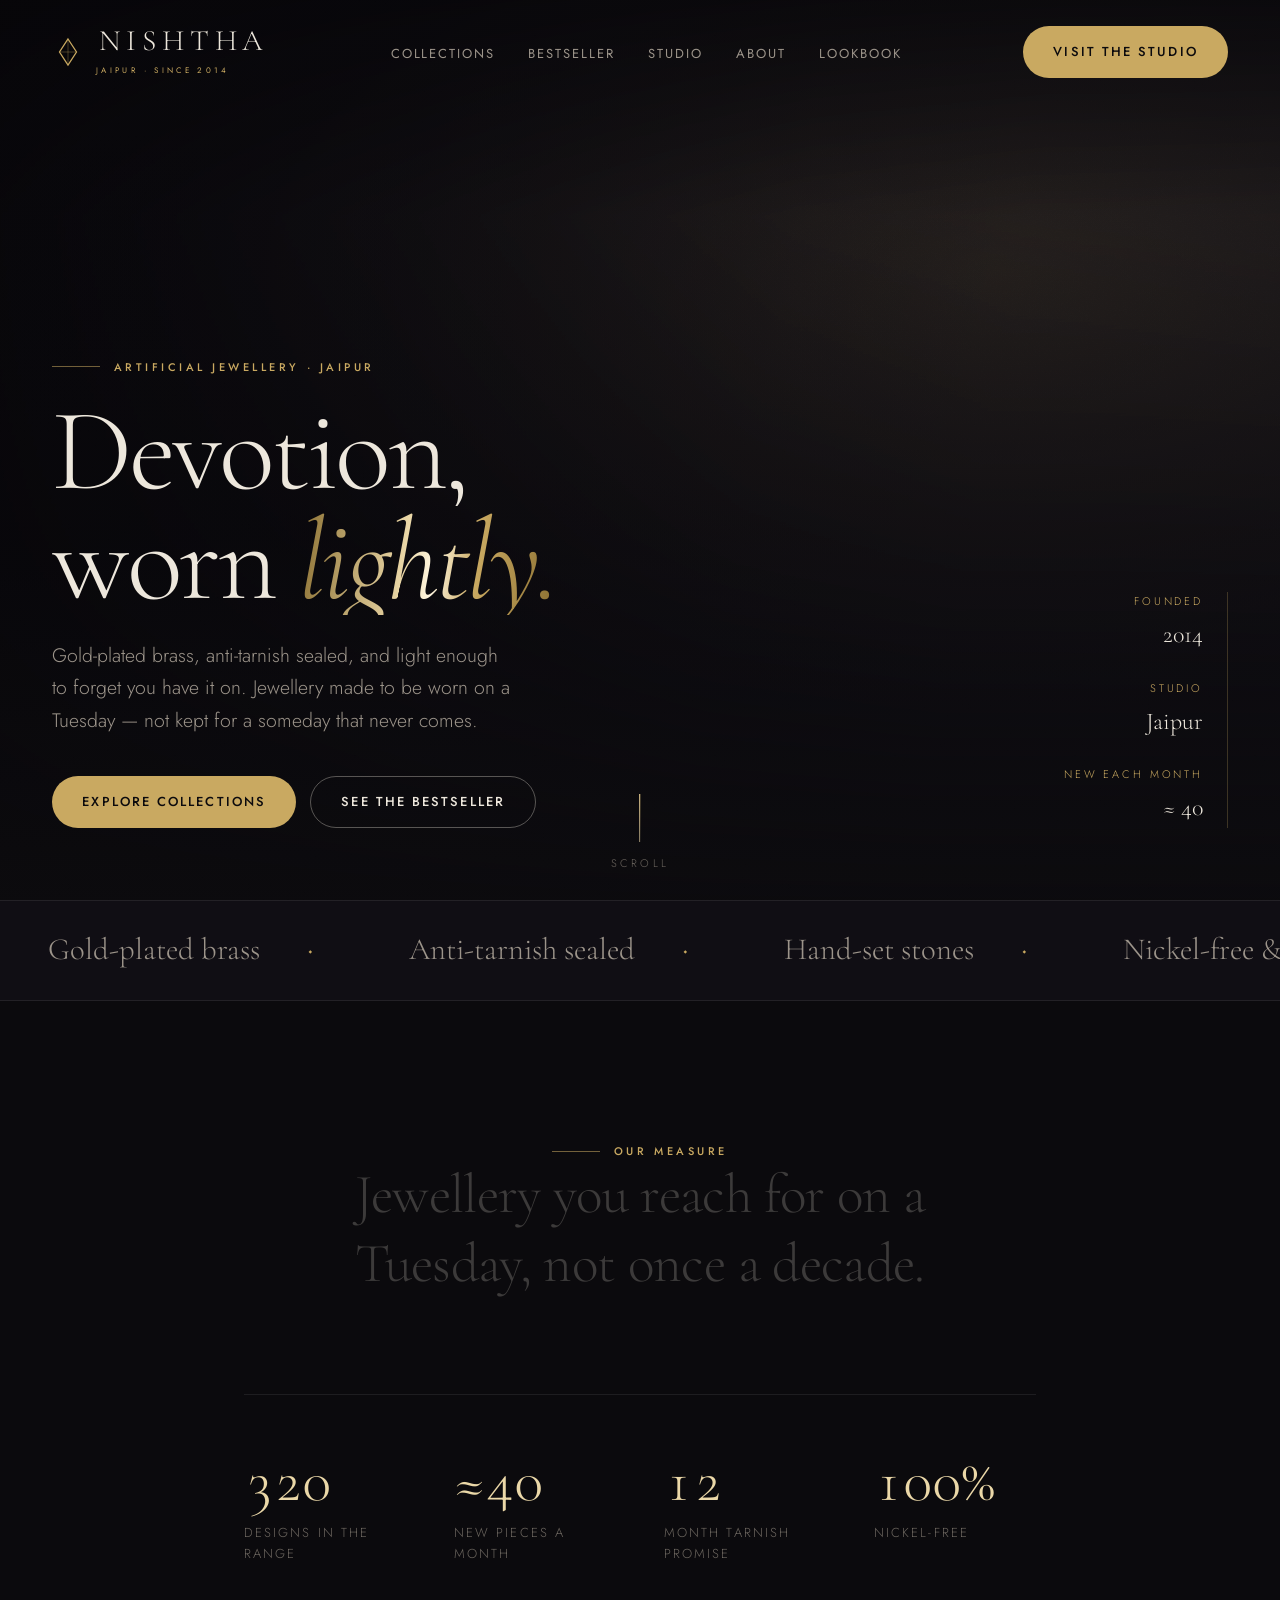
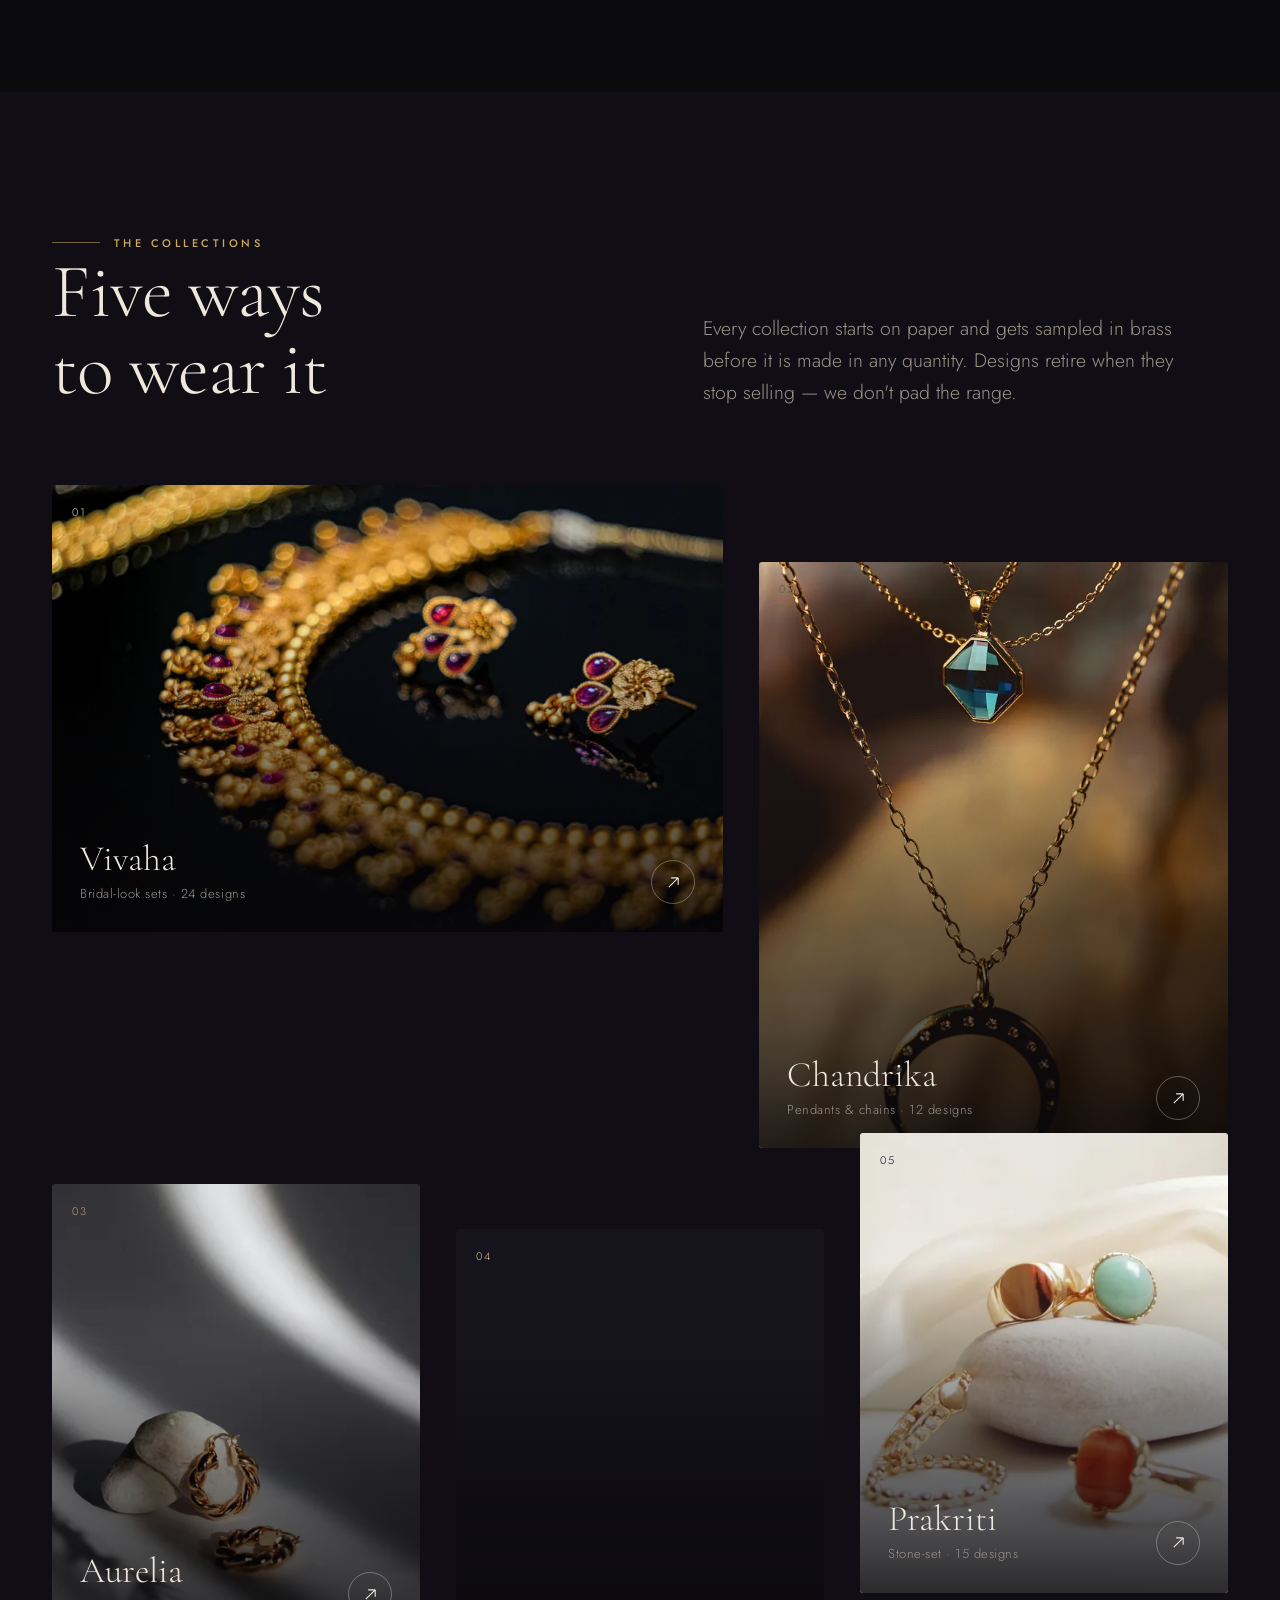
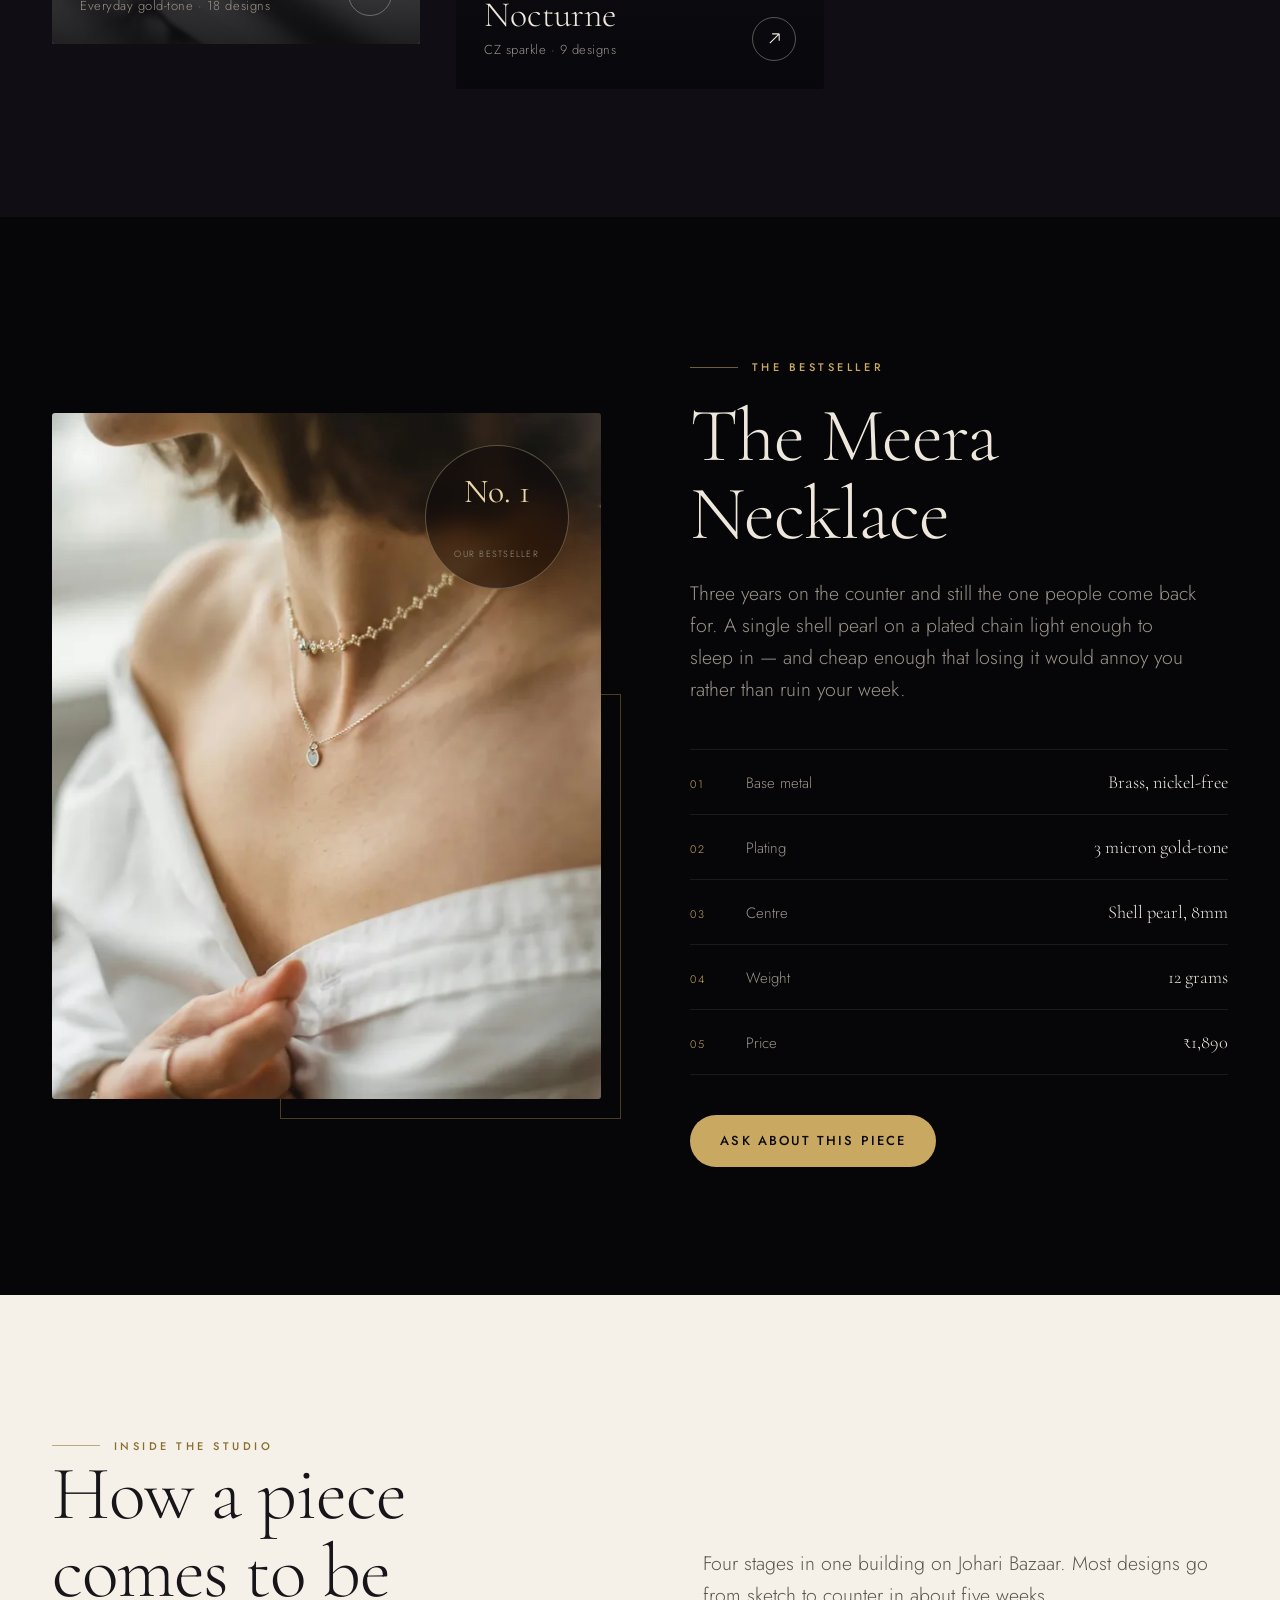
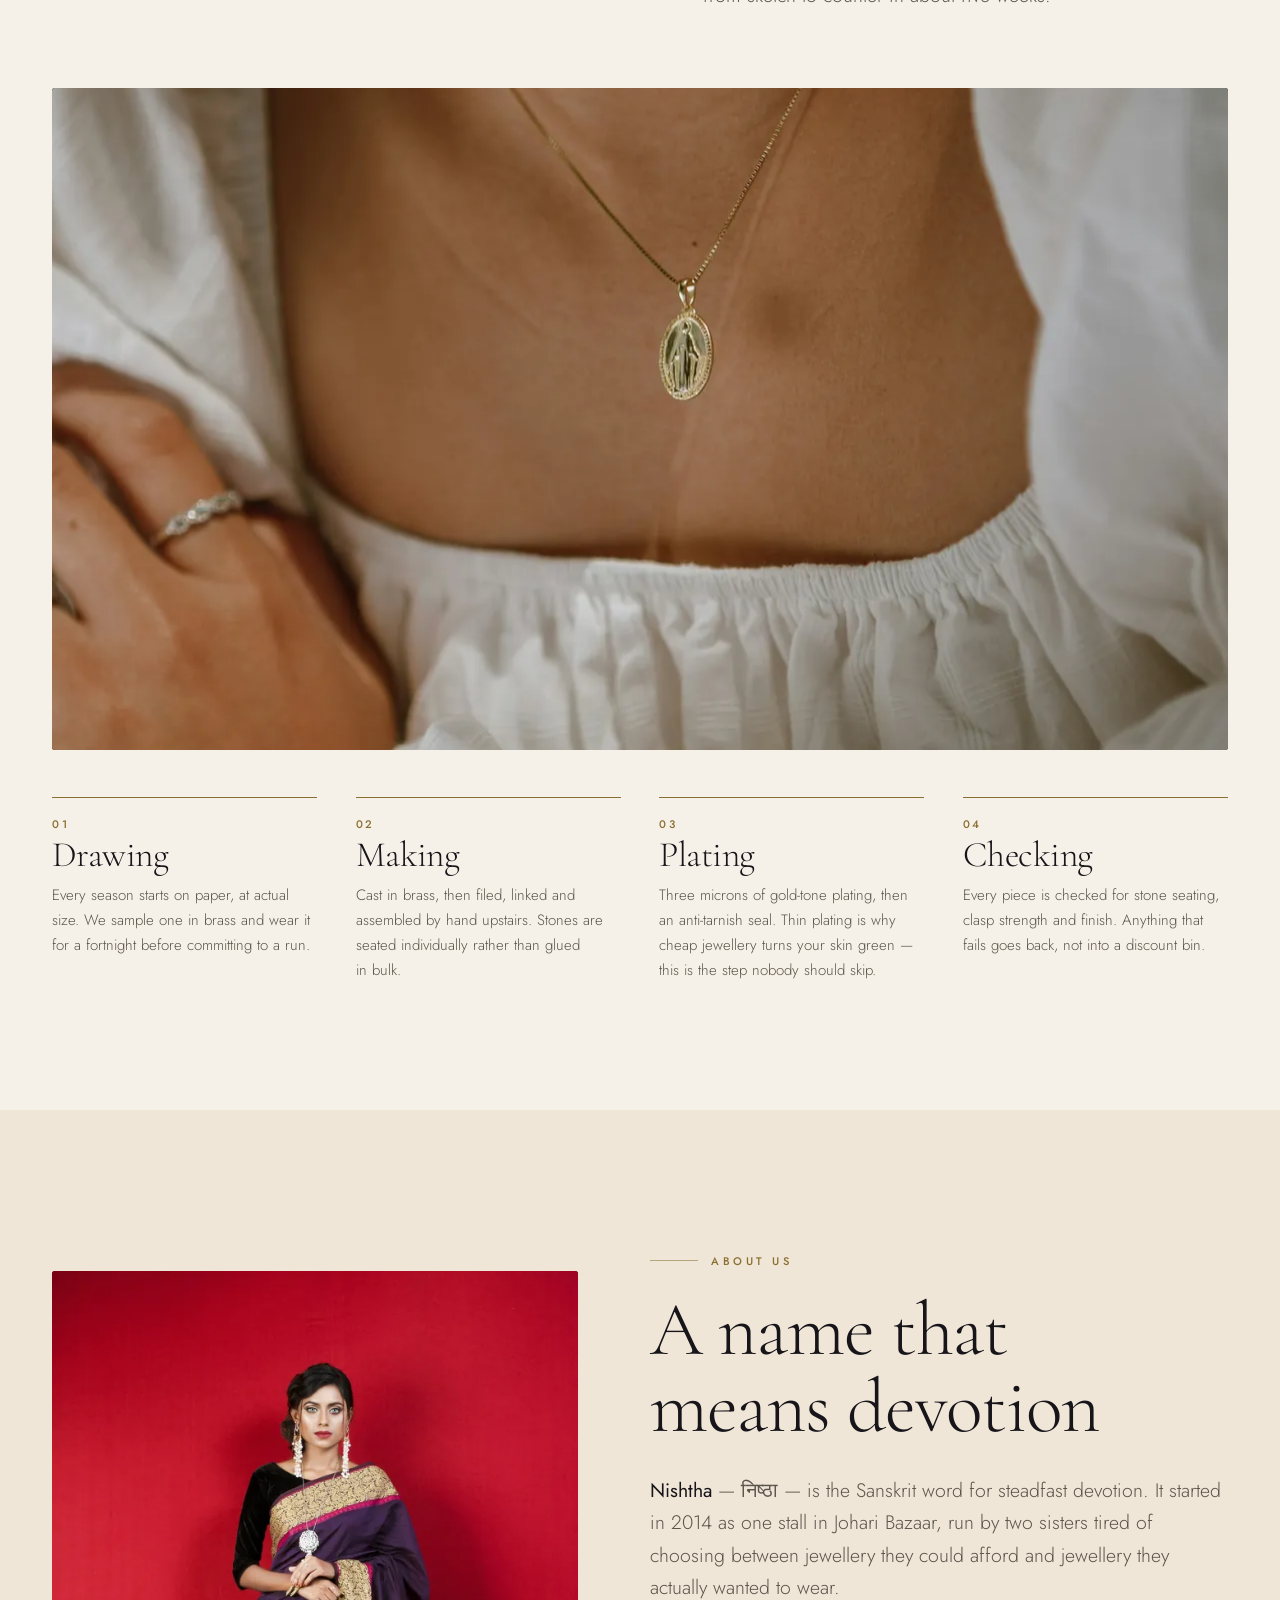
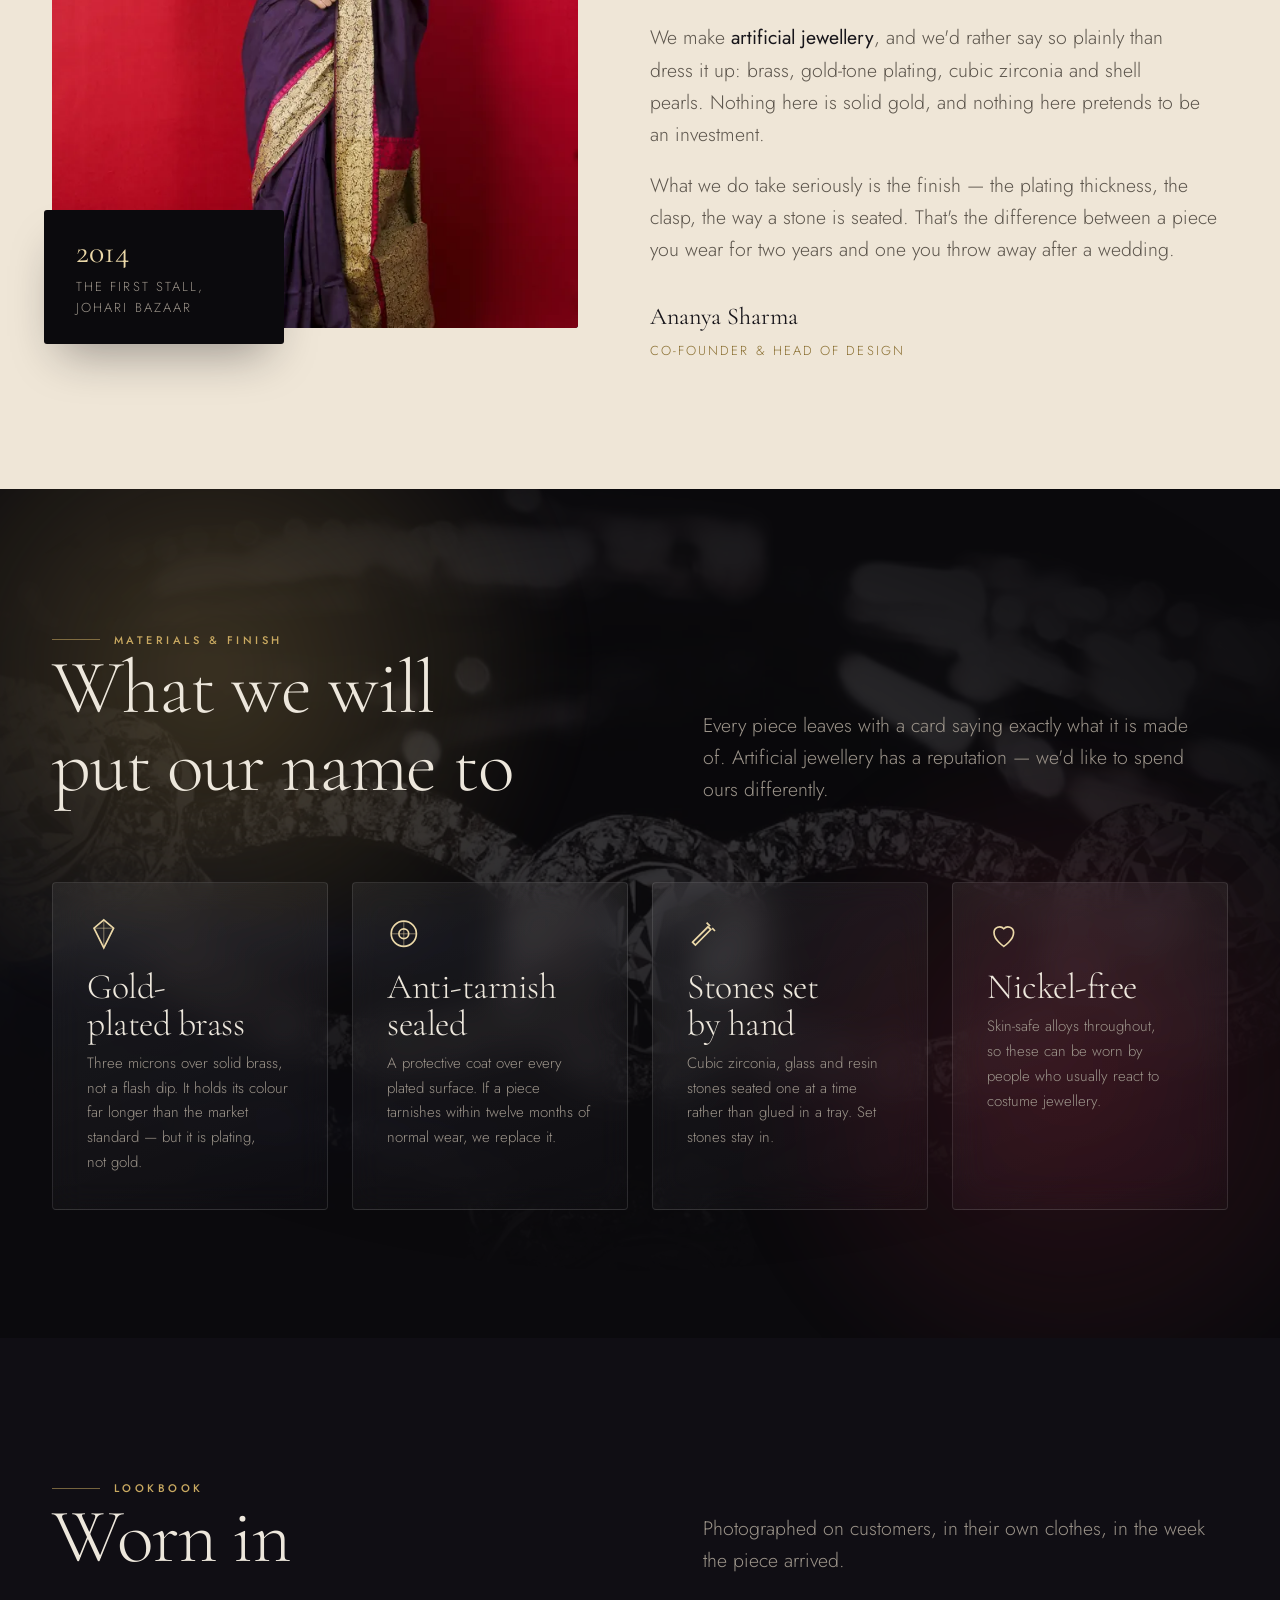
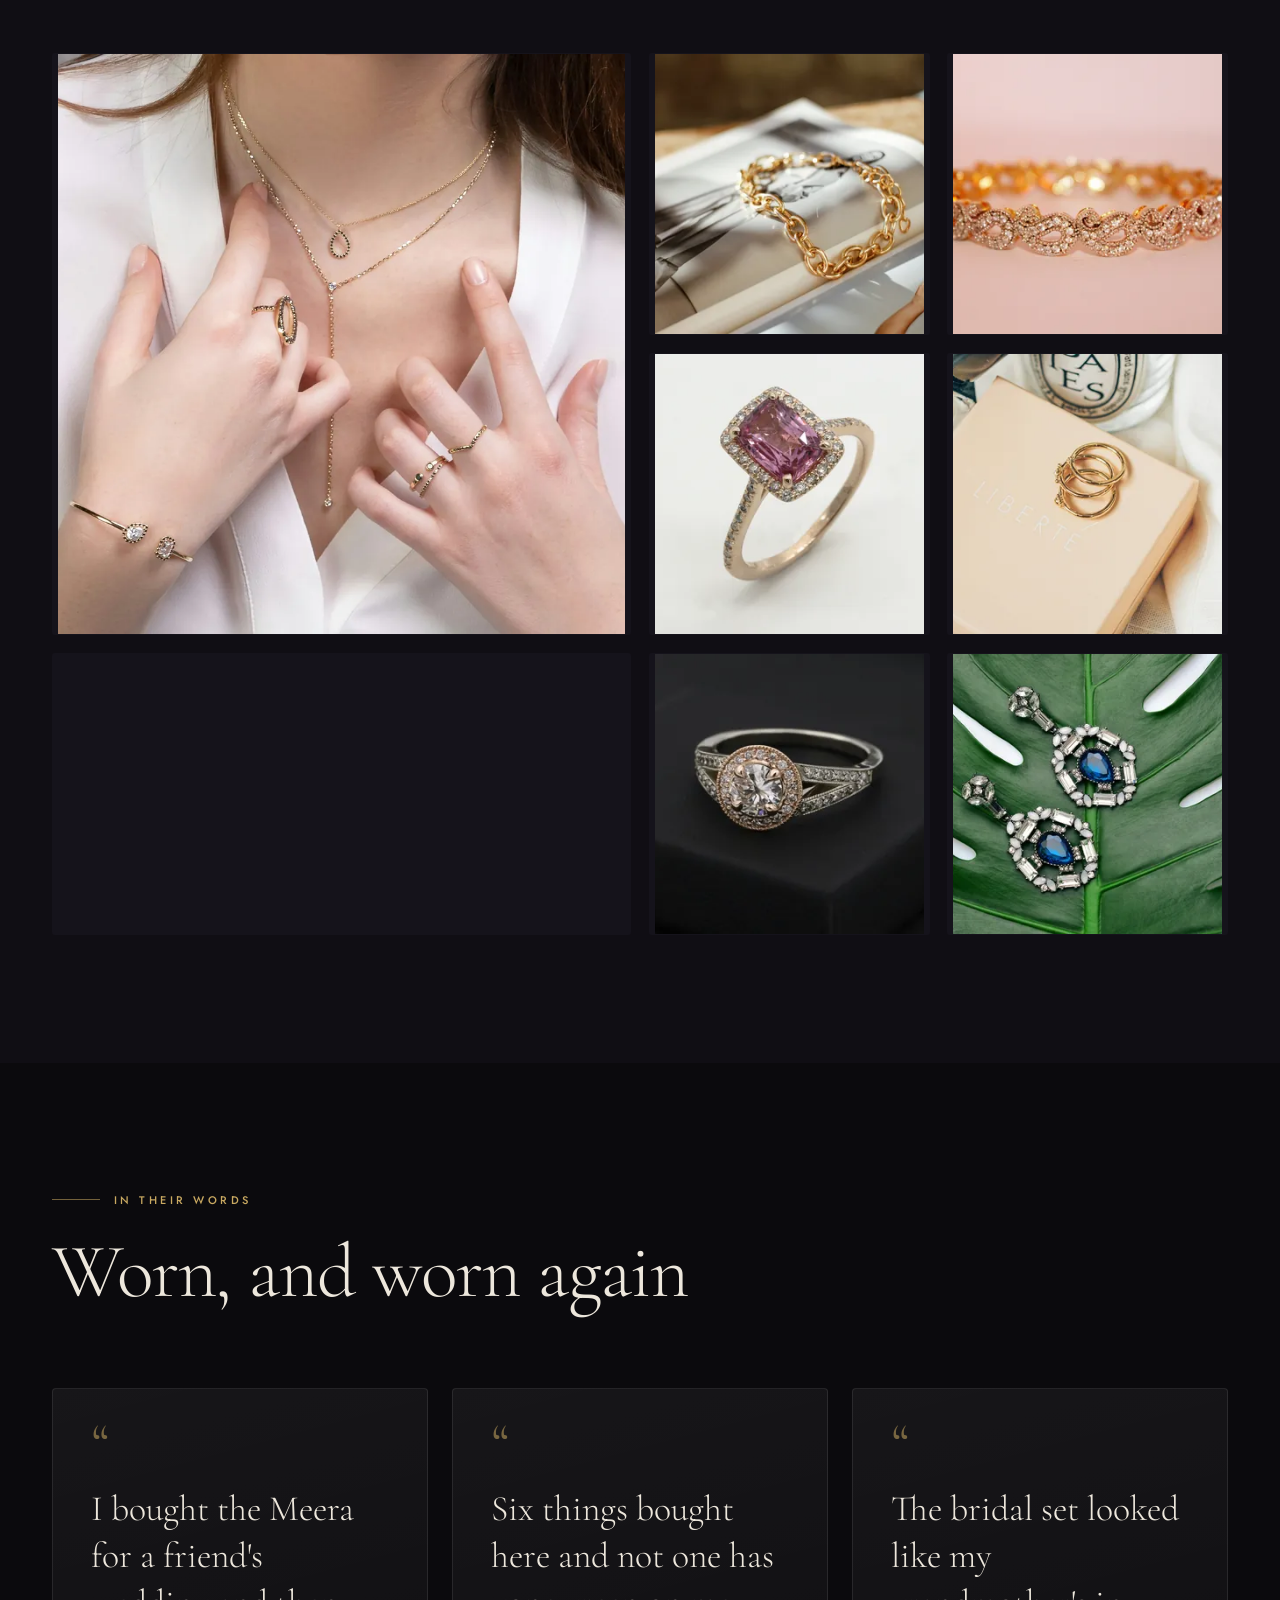
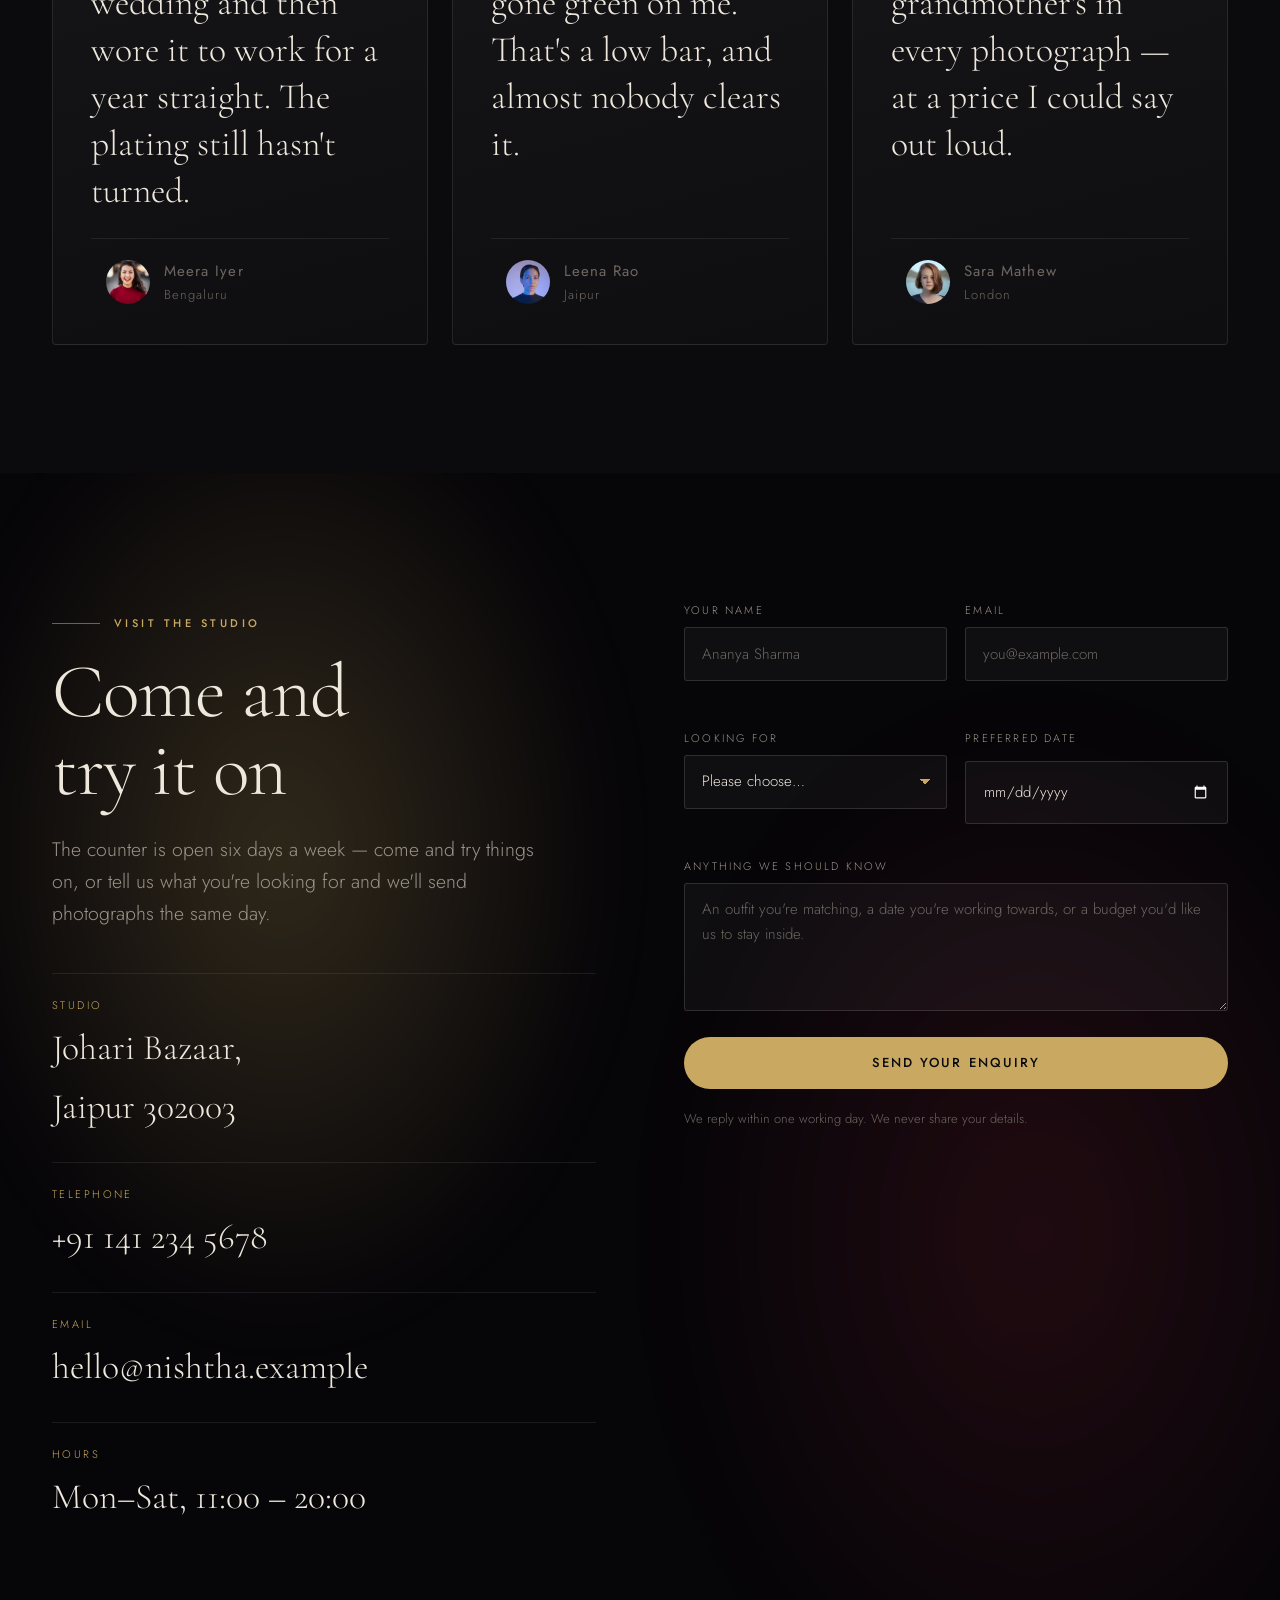
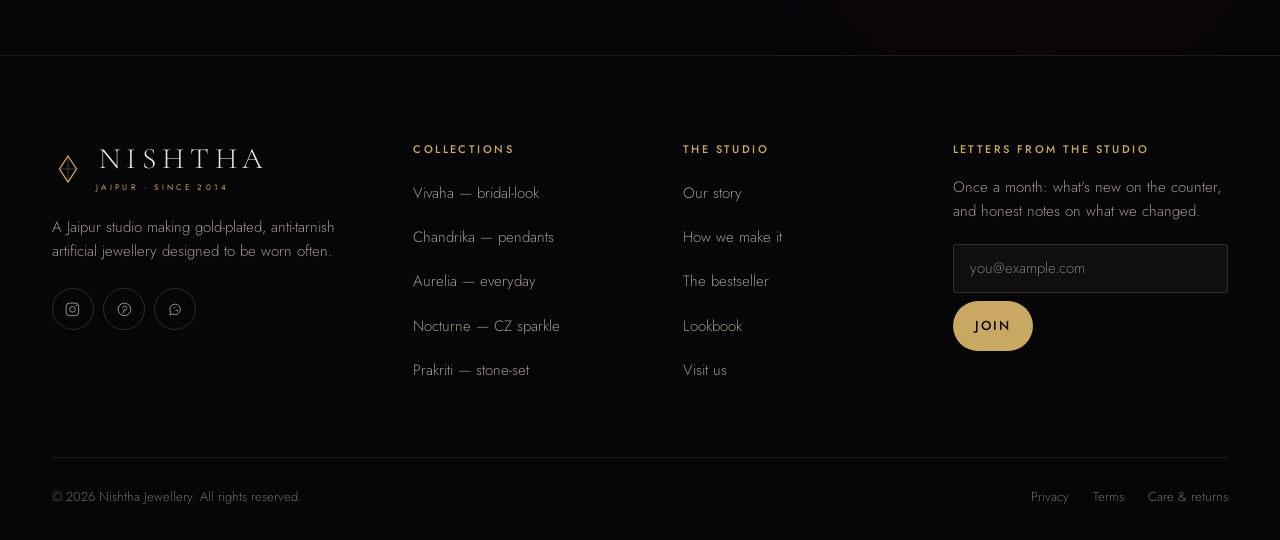
==== index.html @ c9ad8205 "first commit" ====
<!DOCTYPE html>
<html lang="en">
<head>
<meta charset="utf-8">
<meta name="viewport" content="width=device-width, initial-scale=1, viewport-fit=cover">
<title>Nishtha — Artificial Jewellery Studio, Jaipur</title>
<meta name="description" content="Nishtha makes gold-plated, anti-tarnish artificial jewellery in Jaipur — bridal-look sets, everyday chains and hand-set CZ pieces, designed to be worn often rather than kept behind glass.">
<meta name="theme-color" content="#0B0A0D">
<meta name="color-scheme" content="dark">

<meta property="og:type" content="website">
<meta property="og:title" content="Nishtha — Artificial Jewellery Studio, Jaipur">
<meta property="og:description" content="Devotion, worn lightly. Gold-plated, anti-tarnish, nickel-free jewellery made in Jaipur.">
<meta property="og:image" content="assets/img/hero-wide-1600.jpg">
<meta name="twitter:card" content="summary_large_image">

<link rel="icon" href="data:image/svg+xml,%3Csvg xmlns='http://www.w3.org/2000/svg' viewBox='0 0 32 32'%3E%3Crect width='32' height='32' fill='%230B0A0D'/%3E%3Cpath d='M16 5l7 11-7 11-7-11z' fill='none' stroke='%23C9A961' stroke-width='1.6'/%3E%3C/svg%3E">

<link rel="preconnect" href="https://fonts.googleapis.com">
<link rel="preconnect" href="https://fonts.gstatic.com" crossorigin>
<link rel="stylesheet" href="https://fonts.googleapis.com/css2?family=Cormorant+Garamond:ital,wght@0,300;0,400;0,500;1,300;1,400&family=Jost:wght@300;400;500&display=swap">

<!-- Art-directed hero preload: wide crop on desktop, portrait crop on phones -->
<link rel="preload" as="image" href="assets/img/hero-wide-1500.webp" type="image/webp" media="(min-width: 64rem)" fetchpriority="high">
<link rel="preload" as="image" href="assets/img/hero-portrait-900.webp" type="image/webp" media="(max-width: 63.999rem)" fetchpriority="high">

<link rel="stylesheet" href="assets/css/lqip.css">
<link rel="stylesheet" href="assets/css/styles.css">
</head>

<body>
<a class="skip-link" href="#main">Skip to content</a>

<!-- ============================ HEADER ============================ -->
<header class="header" id="header">
  <div class="shell">
    <nav class="nav" aria-label="Primary">
      <a class="brand" href="#top" aria-label="Nishtha — home">
        <span class="brand__mark" aria-hidden="true">
          <svg viewBox="0 0 32 32" fill="none">
            <path d="M16 3l8.5 13L16 29 7.5 16z" stroke="currentColor" stroke-width="1.3"/>
            <path d="M7.5 16h17M16 3v26" stroke="currentColor" stroke-width="0.6" opacity=".55"/>
          </svg>
        </span>
        <span>
          <span class="brand__word">Nishtha</span>
          <span class="brand__sub">Jaipur · Since 2014</span>
        </span>
      </a>

      <ul class="nav__list" id="nav-list">
        <li><a class="nav__link" href="#collections">Collections</a></li>
        <li><a class="nav__link" href="#bestseller">Bestseller</a></li>
        <li><a class="nav__link" href="#studio">Studio</a></li>
        <li><a class="nav__link" href="#house">About</a></li>
        <li><a class="nav__link" href="#lookbook">Lookbook</a></li>
      </ul>

      <a class="btn nav__cta" data-magnetic href="#visit"><span>Visit the studio</span></a>

      <button class="burger" id="burger" type="button"
              aria-label="Open menu" aria-expanded="false" aria-controls="drawer">
        <span class="burger__box" aria-hidden="true"><i></i><i></i><i></i></span>
      </button>
    </nav>
  </div>
</header>

<!-- Mobile drawer -->
<div class="drawer" id="drawer" role="dialog" aria-modal="true" aria-label="Menu" inert>
  <span class="drawer__glow" aria-hidden="true"></span>
  <div></div>
  <ul class="drawer__list">
    <li><a href="#collections" style="--i:0"><span class="num">01</span>Collections</a></li>
    <li><a href="#bestseller"  style="--i:1"><span class="num">02</span>Bestseller</a></li>
    <li><a href="#studio"      style="--i:2"><span class="num">03</span>Studio</a></li>
    <li><a href="#house"       style="--i:3"><span class="num">04</span>About</a></li>
    <li><a href="#lookbook"    style="--i:4"><span class="num">05</span>Lookbook</a></li>
  </ul>
  <div class="drawer__foot">
    <a class="btn" href="#visit"><span>Visit the studio</span></a>
    <p class="drawer__meta">
      <span>Johari Bazaar, Jaipur</span>
      <a href="tel:+911412345678">+91 141 234 5678</a>
    </p>
  </div>
</div>

<main id="main">
<span id="top"></span>

<!-- ============================ HERO ============================ -->
<section class="hero" aria-labelledby="hero-title">
  <div class="hero__bg" aria-hidden="true">
    <div class="media lq-hero-portrait kb">
      <picture>
        <source media="(min-width: 64rem)" type="image/webp"
                srcset="assets/img/hero-wide-1100.webp 1100w,
                        assets/img/hero-wide-1500.webp 1500w,
                        assets/img/hero-wide-1900.webp 1900w,
                        assets/img/hero-wide-2400.webp 2400w" sizes="100vw">
        <source type="image/webp"
                srcset="assets/img/hero-portrait-640.webp 640w,
                        assets/img/hero-portrait-900.webp 900w,
                        assets/img/hero-portrait-1280.webp 1280w" sizes="100vw">
        <img src="assets/img/hero-wide-1600.jpg" alt="" width="1600" height="900"
             fetchpriority="high" decoding="async">
      </picture>
    </div>
  </div>
  <div class="hero__scrim" aria-hidden="true"></div>
  <div class="hero__grain" aria-hidden="true"></div>

  <div class="shell">
    <div class="hero__inner" data-hero-drift>
      <div>
        <p class="eyebrow" data-reveal="fade" style="--i:0">Artificial jewellery · Jaipur</p>

        <h1 class="hero__title" id="hero-title" data-lit>
          <span class="reveal-line"><span class="reveal-word" style="--w:0">Devotion,</span></span>
          <span class="reveal-line"><span class="reveal-word" style="--w:1">worn</span> <em class="reveal-word" style="--w:2">lightly.</em></span>
        </h1>

        <p class="hero__lede" data-reveal="fade" style="--i:5">
          Gold-plated brass, anti-tarnish sealed, and light enough to forget you
          have it on. Jewellery made to be worn on a Tuesday — not kept for a someday
          that never comes.
        </p>

        <div class="hero__actions" data-reveal="fade" style="--i:6">
          <a class="btn" data-magnetic href="#collections"><span>Explore collections</span></a>
          <a class="btn btn--ghost" data-magnetic href="#bestseller"><span>See the bestseller</span></a>
        </div>
      </div>

      <aside class="hero__aside" data-reveal="right" style="--i:7">
        <dl>
          <div><dt>Founded</dt><dd>2014</dd></div>
          <div><dt>Studio</dt><dd>Jaipur</dd></div>
          <div><dt>New each month</dt><dd>≈ 40</dd></div>
        </dl>
      </aside>
    </div>
  </div>

  <div class="hero__scroll" aria-hidden="true"><i></i><span>Scroll</span></div>
</section>

<!-- ============================ MARQUEE ============================ -->
<div class="marquee" aria-hidden="true">
  <div class="marquee__track">
    <div class="marquee__group">
      <p class="marquee__item">Gold-plated brass <span>◆</span></p>
      <p class="marquee__item">Anti-tarnish sealed <span>◆</span></p>
      <p class="marquee__item">Hand-set stones <span>◆</span></p>
      <p class="marquee__item">Nickel-free &amp; skin-safe <span>◆</span></p>
      <p class="marquee__item">Light enough for all day <span>◆</span></p>
    </div>
    <div class="marquee__group">
      <p class="marquee__item">Gold-plated brass <span>◆</span></p>
      <p class="marquee__item">Anti-tarnish sealed <span>◆</span></p>
      <p class="marquee__item">Hand-set stones <span>◆</span></p>
      <p class="marquee__item">Nickel-free &amp; skin-safe <span>◆</span></p>
      <p class="marquee__item">Light enough for all day <span>◆</span></p>
    </div>
  </div>
</div>

<!-- ============================ MANIFESTO ============================ -->
<section class="section manifesto" aria-labelledby="manifesto-title">
  <div class="shell shell--narrow">
    <p class="eyebrow" data-reveal="fade" style="justify-content:center">Our measure</p>
    <h2 class="manifesto__text" id="manifesto-title" data-illuminate>
      <span class="w">Jewellery</span> <span class="w">you</span> <span class="w">reach</span>
      <span class="w">for</span> <span class="w">on</span> <span class="w gold">a</span>
      <span class="w gold">Tuesday,</span> <span class="w">not</span> <span class="w">once</span>
      <span class="w">a</span> <span class="w gold">decade.</span>
    </h2>

    <dl class="stats">
      <div class="stat" data-reveal style="--i:0">
        <dd class="stat__n" data-count="320">0</dd><dt class="stat__l">Designs in the range</dt>
      </div>
      <div class="stat" data-reveal style="--i:1">
        <dd class="stat__n" data-count="40" data-prefix="≈">0</dd><dt class="stat__l">New pieces a month</dt>
      </div>
      <div class="stat" data-reveal style="--i:2">
        <dd class="stat__n" data-count="12">0</dd><dt class="stat__l">Month tarnish promise</dt>
      </div>
      <div class="stat" data-reveal style="--i:3">
        <dd class="stat__n" data-count="100" data-suffix="%">0</dd><dt class="stat__l">Nickel-free</dt>
      </div>
    </dl>
  </div>
</section>

<!-- ============================ COLLECTIONS ============================ -->
<section class="section collections" id="collections" aria-labelledby="coll-title">
  <div class="shell">
    <header class="sec-head sec-head--split">
      <div>
        <p class="eyebrow" data-reveal="fade">The collections</p>
        <h2 class="sec-head__title" id="coll-title" data-reveal style="--i:1">Five ways<br>to wear it</h2>
      </div>
      <p class="sec-head__lede" data-reveal style="--i:2">
        Every collection starts on paper and gets sampled in brass before it is made
        in any quantity. Designs retire when they stop selling — we don't pad the range.
      </p>
    </header>

    <div class="coll-grid">
      <a class="coll" href="#visit" data-reveal="scale" style="--i:0">
        <div class="coll__media media r-3-2 lq-bridal-wide">
          <picture>
            <source type="image/webp" srcset="assets/img/bridal-wide-640.webp 640w, assets/img/bridal-wide-900.webp 900w, assets/img/bridal-wide-1400.webp 1400w, assets/img/bridal-wide-1900.webp 1900w"
                    sizes="(min-width: 68rem) 56vw, (min-width: 46rem) 50vw, 100vw">
            <img src="assets/img/bridal-wide-1200.jpg" alt="Vivaha bridal-look collar in gold-plated brass, set with red stones and faux pearls" width="1200" height="800" loading="lazy" decoding="async">
          </picture>
          <span class="coll__frame" aria-hidden="true"></span>
          <span class="coll__idx">01</span>
          <span class="coll__cap">
            <span>
              <span class="coll__name">Vivaha</span>
              <span class="coll__meta">Bridal-look sets · 24 designs</span>
            </span>
            <span class="coll__go" aria-hidden="true">
              <svg width="15" height="15" viewBox="0 0 16 16" fill="none"><path d="M3 13L13 3M13 3H5.5M13 3v7.5" stroke="currentColor" stroke-width="1.2"/></svg>
            </span>
          </span>
        </div>
      </a>

      <a class="coll" href="#visit" data-reveal="scale" style="--i:1">
        <div class="coll__media media r-portrait lq-crescent">
          <picture>
            <source type="image/webp" srcset="assets/img/crescent-420.webp 420w, assets/img/crescent-640.webp 640w, assets/img/crescent-900.webp 900w, assets/img/crescent-1280.webp 1280w"
                    sizes="(min-width: 68rem) 40vw, (min-width: 46rem) 50vw, 100vw">
            <img src="assets/img/crescent-820.jpg" alt="Chandrika crescent pendant on a gold-plated chain" width="820" height="1025" loading="lazy" decoding="async">
          </picture>
          <span class="coll__frame" aria-hidden="true"></span>
          <span class="coll__idx">02</span>
          <span class="coll__cap">
            <span>
              <span class="coll__name">Chandrika</span>
              <span class="coll__meta">Pendants &amp; chains · 12 designs</span>
            </span>
            <span class="coll__go" aria-hidden="true">
              <svg width="15" height="15" viewBox="0 0 16 16" fill="none"><path d="M3 13L13 3M13 3H5.5M13 3v7.5" stroke="currentColor" stroke-width="1.2"/></svg>
            </span>
          </span>
        </div>
      </a>

      <a class="coll" href="#visit" data-reveal="scale" style="--i:0">
        <div class="coll__media media r-portrait lq-rings-drape">
          <picture>
            <source type="image/webp" srcset="assets/img/rings-drape-420.webp 420w, assets/img/rings-drape-640.webp 640w, assets/img/rings-drape-900.webp 900w"
                    sizes="(min-width: 68rem) 31vw, (min-width: 46rem) 50vw, 100vw">
            <img src="assets/img/rings-drape-820.jpg" alt="Aurelia gold-tone signet and band rings resting on grey silk" width="820" height="1025" loading="lazy" decoding="async">
          </picture>
          <span class="coll__frame" aria-hidden="true"></span>
          <span class="coll__idx">03</span>
          <span class="coll__cap">
            <span>
              <span class="coll__name">Aurelia</span>
              <span class="coll__meta">Everyday gold-tone · 18 designs</span>
            </span>
            <span class="coll__go" aria-hidden="true">
              <svg width="15" height="15" viewBox="0 0 16 16" fill="none"><path d="M3 13L13 3M13 3H5.5M13 3v7.5" stroke="currentColor" stroke-width="1.2"/></svg>
            </span>
          </span>
        </div>
      </a>

      <a class="coll" href="#visit" data-reveal="scale" style="--i:1">
        <div class="coll__media media r-portrait lq-bracelet-dark">
          <picture>
            <source type="image/webp" srcset="assets/img/bracelet-dark-420.webp 420w, assets/img/bracelet-dark-640.webp 640w, assets/img/bracelet-dark-900.webp 900w"
                    sizes="(min-width: 68rem) 31vw, (min-width: 46rem) 50vw, 100vw">
            <img src="assets/img/bracelet-dark-820.jpg" alt="Nocturne cubic zirconia line bracelet on black" width="820" height="1025" loading="lazy" decoding="async">
          </picture>
          <span class="coll__frame" aria-hidden="true"></span>
          <span class="coll__idx">04</span>
          <span class="coll__cap">
            <span>
              <span class="coll__name">Nocturne</span>
              <span class="coll__meta">CZ sparkle · 9 designs</span>
            </span>
            <span class="coll__go" aria-hidden="true">
              <svg width="15" height="15" viewBox="0 0 16 16" fill="none"><path d="M3 13L13 3M13 3H5.5M13 3v7.5" stroke="currentColor" stroke-width="1.2"/></svg>
            </span>
          </span>
        </div>
      </a>

      <a class="coll" href="#visit" data-reveal="scale" style="--i:2">
        <div class="coll__media media r-portrait lq-stone-silk">
          <picture>
            <source type="image/webp" srcset="assets/img/stone-silk-420.webp 420w, assets/img/stone-silk-640.webp 640w, assets/img/stone-silk-900.webp 900w"
                    sizes="(min-width: 68rem) 31vw, (min-width: 46rem) 50vw, 100vw">
            <img src="assets/img/stone-silk-820.jpg" alt="Prakriti stone-set rings in carnelian-look, turquoise-look and coral-look resin" width="820" height="1025" loading="lazy" decoding="async">
          </picture>
          <span class="coll__frame" aria-hidden="true"></span>
          <span class="coll__idx">05</span>
          <span class="coll__cap">
            <span>
              <span class="coll__name">Prakriti</span>
              <span class="coll__meta">Stone-set · 15 designs</span>
            </span>
            <span class="coll__go" aria-hidden="true">
              <svg width="15" height="15" viewBox="0 0 16 16" fill="none"><path d="M3 13L13 3M13 3H5.5M13 3v7.5" stroke="currentColor" stroke-width="1.2"/></svg>
            </span>
          </span>
        </div>
      </a>
    </div>
  </div>
</section>

<!-- ============================ BESTSELLER ============================ -->
<section class="section signature" id="bestseller" aria-labelledby="sig-title">
  <div class="shell">
    <div class="signature__grid">
      <figure class="signature__figure" data-reveal="left">
        <span class="signature__halo" aria-hidden="true"></span>
        <div class="media r-portrait lq-pearl-shirt" data-parallax data-speed="0.055">
          <picture>
            <source type="image/webp" srcset="assets/img/pearl-shirt-420.webp 420w, assets/img/pearl-shirt-640.webp 640w, assets/img/pearl-shirt-900.webp 900w, assets/img/pearl-shirt-1280.webp 1280w"
                    sizes="(min-width: 64rem) 48vw, 100vw">
            <img src="assets/img/pearl-shirt-820.jpg" alt="The Meera necklace worn at the collarbone — a fine gold-plated chain with a single shell-pearl drop" width="820" height="1025" loading="lazy" decoding="async">
          </picture>
          <div class="signature__badge">
            <b>No. 1</b><span>Our bestseller</span>
          </div>
        </div>
      </figure>

      <div data-reveal="right">
        <p class="eyebrow">The bestseller</p>
        <h2 class="sec-head__title" id="sig-title" style="margin-top:1.25rem">The Meera<br>Necklace</h2>
        <p class="sec-head__lede" style="margin-top:1.5rem">
          Three years on the counter and still the one people come back for. A single
          shell pearl on a plated chain light enough to sleep in — and cheap enough
          that losing it would annoy you rather than ruin your week.
        </p>

        <ul class="spec">
          <li><span class="k">01</span><span class="n">Base metal</span><span class="v">Brass, nickel-free</span></li>
          <li><span class="k">02</span><span class="n">Plating</span><span class="v">3 micron gold-tone</span></li>
          <li><span class="k">03</span><span class="n">Centre</span><span class="v">Shell pearl, 8mm</span></li>
          <li><span class="k">04</span><span class="n">Weight</span><span class="v">12 grams</span></li>
          <li><span class="k">05</span><span class="n">Price</span><span class="v">₹1,890</span></li>
        </ul>

        <div class="hero__actions">
          <a class="btn" data-magnetic href="#visit"><span>Ask about this piece</span></a>
        </div>
      </div>
    </div>
  </div>
</section>

<!-- ============================ STUDIO (light) ============================ -->
<section class="section section--light" id="studio" aria-labelledby="studio-title">
  <div class="shell">
    <header class="sec-head sec-head--split">
      <div>
        <p class="eyebrow" data-reveal="fade">Inside the studio</p>
        <h2 class="sec-head__title" id="studio-title" data-reveal style="--i:1">How a piece<br>comes to be</h2>
      </div>
      <p class="sec-head__lede" data-reveal style="--i:2">
        Four stages in one building on Johari Bazaar. Most designs go from sketch to
        counter in about five weeks.
      </p>
    </header>

    <div class="media r-wide lq-editorial-white" data-reveal="scale" data-parallax data-speed="0.05" style="border-radius:3px">
      <picture>
        <source type="image/webp" srcset="assets/img/editorial-white-640.webp 640w, assets/img/editorial-white-900.webp 900w, assets/img/editorial-white-1280.webp 1280w"
                sizes="(min-width: 84rem) 78rem, 92vw">
        <img src="assets/img/editorial-white-820.jpg" alt="Layered Nishtha chains and stacked rings worn with white linen" width="820" height="1025" loading="lazy" decoding="async">
      </picture>
    </div>

    <ol class="steps studio__rail">
      <li class="step" data-step style="--i:0">
        <span class="step__n">01</span>
        <h3 class="step__t">Drawing</h3>
        <p class="step__d">Every season starts on paper, at actual size. We sample one in brass and wear it for a fortnight before committing to a run.</p>
      </li>
      <li class="step" data-step style="--i:1">
        <span class="step__n">02</span>
        <h3 class="step__t">Making</h3>
        <p class="step__d">Cast in brass, then filed, linked and assembled by hand upstairs. Stones are seated individually rather than glued in bulk.</p>
      </li>
      <li class="step" data-step style="--i:2">
        <span class="step__n">03</span>
        <h3 class="step__t">Plating</h3>
        <p class="step__d">Three microns of gold-tone plating, then an anti-tarnish seal. Thin plating is why cheap jewellery turns your skin green — this is the step nobody should skip.</p>
      </li>
      <li class="step" data-step style="--i:3">
        <span class="step__n">04</span>
        <h3 class="step__t">Checking</h3>
        <p class="step__d">Every piece is checked for stone seating, clasp strength and finish. Anything that fails goes back, not into a discount bin.</p>
      </li>
    </ol>
  </div>
</section>

<!-- ============================ ABOUT (cream) ============================ -->
<section class="section section--cream" id="house" aria-labelledby="her-title">
  <div class="shell">
    <div class="heritage__grid">
      <figure class="heritage__figure" data-reveal="left">
        <div class="media r-portrait lq-saree-red kb">
          <picture>
            <source type="image/webp" srcset="assets/img/saree-red-420.webp 420w, assets/img/saree-red-640.webp 640w, assets/img/saree-red-900.webp 900w, assets/img/saree-red-1280.webp 1280w"
                    sizes="(min-width: 64rem) 44vw, 100vw">
            <img src="assets/img/saree-red-820.jpg" alt="A customer wearing a Nishtha bridal-look set with a handwoven silk saree" width="820" height="1025" loading="lazy" decoding="async">
          </picture>
        </div>
        <figcaption class="heritage__stamp">
          <b>2014</b><span>The first stall, Johari Bazaar</span>
        </figcaption>
      </figure>

      <div data-reveal="right">
        <p class="eyebrow">About us</p>
        <h2 class="sec-head__title" id="her-title" style="margin:1.25rem 0 1.75rem">A name that<br>means devotion</h2>
        <div class="prose">
          <p><strong>Nishtha</strong> — निष्ठा — is the Sanskrit word for steadfast devotion. It started in 2014 as one stall in Johari Bazaar, run by two sisters tired of choosing between jewellery they could afford and jewellery they actually wanted to wear.</p>
          <p>We make <strong>artificial jewellery</strong>, and we'd rather say so plainly than dress it up: brass, gold-tone plating, cubic zirconia and shell pearls. Nothing here is solid gold, and nothing here pretends to be an investment.</p>
          <p>What we do take seriously is the finish — the plating thickness, the clasp, the way a stone is seated. That's the difference between a piece you wear for two years and one you throw away after a wedding.</p>
        </div>
        <p class="signoff"><b>Ananya Sharma</b><span>Co-founder &amp; head of design</span></p>
      </div>
    </div>
  </div>
</section>

<!-- ============================ MATERIALS ============================ -->
<section class="section materials" aria-labelledby="mat-title">
  <!-- CSS backgrounds are never lazy-loaded, so this decorative layer is
       attached on approach instead. Without JS the LQIP blur stands in. -->
  <div class="materials__tex lq-bracelet-dark" aria-hidden="true"
       data-bg="assets/img/bracelet-dark-900.webp"></div>
  <div class="materials__aurora" aria-hidden="true"></div>

  <div class="shell">
    <header class="sec-head sec-head--split">
      <div>
        <p class="eyebrow" data-reveal="fade">Materials &amp; finish</p>
        <h2 class="sec-head__title" id="mat-title" data-reveal style="--i:1">What we will<br>put our name to</h2>
      </div>
      <p class="sec-head__lede" data-reveal style="--i:2">
        Every piece leaves with a card saying exactly what it is made of. Artificial
        jewellery has a reputation — we'd like to spend ours differently.
      </p>
    </header>

    <div class="glass-grid">
      <article class="glass" data-reveal style="--i:0" data-spotlight>
        <svg class="glass__ico" viewBox="0 0 24 24" fill="none" aria-hidden="true"><path d="M12 2l7 6-7 14L5 8z" stroke="currentColor" stroke-width="1.2"/><path d="M5 8h14M12 2v20" stroke="currentColor" stroke-width=".6" opacity=".6"/></svg>
        <h3 class="glass__t">Gold-plated brass</h3>
        <p class="glass__d">Three microns over solid brass, not a flash dip. It holds its colour far longer than the market standard — but it is plating, not gold.</p>
      </article>
      <article class="glass" data-reveal style="--i:1" data-spotlight>
        <svg class="glass__ico" viewBox="0 0 24 24" fill="none" aria-hidden="true"><circle cx="12" cy="12" r="9" stroke="currentColor" stroke-width="1.2"/><path d="M12 3v18M3 12h18" stroke="currentColor" stroke-width=".6" opacity=".6"/><circle cx="12" cy="12" r="3.5" stroke="currentColor" stroke-width="1.2"/></svg>
        <h3 class="glass__t">Anti-tarnish sealed</h3>
        <p class="glass__d">A protective coat over every plated surface. If a piece tarnishes within twelve months of normal wear, we replace it.</p>
      </article>
      <article class="glass" data-reveal style="--i:2" data-spotlight>
        <svg class="glass__ico" viewBox="0 0 24 24" fill="none" aria-hidden="true"><path d="M4 18L15 7l2 2L6 20z" stroke="currentColor" stroke-width="1.2"/><path d="M14 4l2.5 2.5M18 8l2 2" stroke="currentColor" stroke-width="1.2"/></svg>
        <h3 class="glass__t">Stones set by hand</h3>
        <p class="glass__d">Cubic zirconia, glass and resin stones seated one at a time rather than glued in a tray. Set stones stay in.</p>
      </article>
      <article class="glass" data-reveal style="--i:3" data-spotlight>
        <svg class="glass__ico" viewBox="0 0 24 24" fill="none" aria-hidden="true"><path d="M12 21s-7-4.5-7-10a4 4 0 017-2.6A4 4 0 0119 11c0 5.5-7 10-7 10z" stroke="currentColor" stroke-width="1.2"/></svg>
        <h3 class="glass__t">Nickel-free</h3>
        <p class="glass__d">Skin-safe alloys throughout, so these can be worn by people who usually react to costume jewellery.</p>
      </article>
    </div>
  </div>
</section>

<!-- ============================ LOOKBOOK ============================ -->
<section class="section lookbook" id="lookbook" aria-labelledby="look-title">
  <div class="shell">
    <header class="sec-head sec-head--split">
      <div>
        <p class="eyebrow" data-reveal="fade">Lookbook</p>
        <h2 class="sec-head__title" id="look-title" data-reveal style="--i:1">Worn in</h2>
      </div>
      <p class="sec-head__lede" data-reveal style="--i:2">
        Photographed on customers, in their own clothes, in the week the piece arrived.
      </p>
    </header>

    <div class="look-grid" id="look-grid">
      <button class="look" type="button" data-reveal="scale" style="--i:0"
              data-full="assets/img/look-blazer-800.webp" data-cap="Layered Chandrika chains with a linen blazer">
        <div class="media r-square lq-look-blazer">
          <picture>
            <source type="image/webp" srcset="assets/img/look-blazer-320.webp 320w, assets/img/look-blazer-520.webp 520w, assets/img/look-blazer-800.webp 800w" sizes="(min-width: 52rem) 42vw, 50vw">
            <img src="assets/img/look-blazer-520.jpg" alt="Layered Chandrika chains with a linen blazer" width="520" height="520" loading="lazy" decoding="async">
          </picture>
        </div>
        <span class="look__veil" aria-hidden="true"><span>View</span></span>
      </button>

      <button class="look" type="button" data-reveal="scale" style="--i:1"
              data-full="assets/img/look-chain-800.webp" data-cap="Aurelia curb bracelet, gold-plated brass">
        <div class="media r-square lq-look-chain">
          <picture>
            <source type="image/webp" srcset="assets/img/look-chain-320.webp 320w, assets/img/look-chain-520.webp 520w, assets/img/look-chain-800.webp 800w" sizes="(min-width: 52rem) 21vw, 50vw">
            <img src="assets/img/look-chain-520.jpg" alt="Aurelia curb bracelet in gold-plated brass" width="520" height="520" loading="lazy" decoding="async">
          </picture>
        </div>
        <span class="look__veil" aria-hidden="true"><span>View</span></span>
      </button>

      <button class="look" type="button" data-reveal="scale" style="--i:2"
              data-full="assets/img/look-bangle-800.webp" data-cap="Prakriti bangle, rose gold-tone with CZ">
        <div class="media r-square lq-look-bangle">
          <picture>
            <source type="image/webp" srcset="assets/img/look-bangle-320.webp 320w, assets/img/look-bangle-520.webp 520w, assets/img/look-bangle-800.webp 800w" sizes="(min-width: 52rem) 21vw, 50vw">
            <img src="assets/img/look-bangle-520.jpg" alt="Prakriti bangle in rose gold-tone set with cubic zirconia" width="520" height="520" loading="lazy" decoding="async">
          </picture>
        </div>
        <span class="look__veil" aria-hidden="true"><span>View</span></span>
      </button>

      <button class="look" type="button" data-reveal="scale" style="--i:3"
              data-full="assets/img/ring-pink-800.webp" data-cap="Prakriti cushion ring, pink CZ">
        <div class="media r-square lq-ring-pink">
          <picture>
            <source type="image/webp" srcset="assets/img/ring-pink-320.webp 320w, assets/img/ring-pink-520.webp 520w, assets/img/ring-pink-800.webp 800w" sizes="(min-width: 52rem) 21vw, 50vw">
            <img src="assets/img/ring-pink-520.jpg" alt="Prakriti cushion ring set with a pink cubic zirconia" width="520" height="520" loading="lazy" decoding="async">
          </picture>
        </div>
        <span class="look__veil" aria-hidden="true"><span>View</span></span>
      </button>

      <button class="look" type="button" data-reveal="scale" style="--i:4"
              data-full="assets/img/look-box-800.webp" data-cap="Aurelia bands, as they arrive">
        <div class="media r-square lq-look-box">
          <picture>
            <source type="image/webp" srcset="assets/img/look-box-320.webp 320w, assets/img/look-box-520.webp 520w, assets/img/look-box-800.webp 800w" sizes="(min-width: 52rem) 21vw, 50vw">
            <img src="assets/img/look-box-520.jpg" alt="Aurelia bands resting on their presentation box" width="520" height="520" loading="lazy" decoding="async">
          </picture>
        </div>
        <span class="look__veil" aria-hidden="true"><span>View</span></span>
      </button>

      <button class="look" type="button" data-reveal="scale" style="--i:5"
              data-full="assets/img/look-arms-800.webp" data-cap="Stacked Aurelia bracelets, worn daily">
        <div class="media r-square lq-look-arms">
          <picture>
            <source type="image/webp" srcset="assets/img/look-arms-320.webp 320w, assets/img/look-arms-520.webp 520w, assets/img/look-arms-800.webp 800w" sizes="(min-width: 52rem) 42vw, 50vw">
            <img src="assets/img/look-arms-520.jpg" alt="Stacked Aurelia bracelets worn on both wrists" width="520" height="520" loading="lazy" decoding="async">
          </picture>
        </div>
        <span class="look__veil" aria-hidden="true"><span>View</span></span>
      </button>

      <button class="look" type="button" data-reveal="scale" style="--i:6"
              data-full="assets/img/ring-dark-800.webp" data-cap="Nocturne solitaire, brilliant-cut CZ">
        <div class="media r-square lq-ring-dark">
          <picture>
            <source type="image/webp" srcset="assets/img/ring-dark-320.webp 320w, assets/img/ring-dark-520.webp 520w, assets/img/ring-dark-800.webp 800w" sizes="(min-width: 52rem) 21vw, 50vw">
            <img src="assets/img/ring-dark-520.jpg" alt="Nocturne brilliant-cut cubic zirconia solitaire on black stone" width="520" height="520" loading="lazy" decoding="async">
          </picture>
        </div>
        <span class="look__veil" aria-hidden="true"><span>View</span></span>
      </button>

      <button class="look" type="button" data-reveal="scale" style="--i:7"
              data-full="assets/img/leaf-sq-800.webp" data-cap="Vivaha blue-stone drops, before setting">
        <div class="media r-square lq-leaf-sq">
          <picture>
            <source type="image/webp" srcset="assets/img/leaf-sq-320.webp 320w, assets/img/leaf-sq-520.webp 520w, assets/img/leaf-sq-800.webp 800w" sizes="(min-width: 52rem) 21vw, 50vw">
            <img src="assets/img/leaf-sq-520.jpg" alt="Vivaha blue-stone drop earrings photographed on a leaf" width="520" height="520" loading="lazy" decoding="async">
          </picture>
        </div>
        <span class="look__veil" aria-hidden="true"><span>View</span></span>
      </button>
    </div>
  </div>
</section>

<!-- ============================ TESTIMONIALS ============================ -->
<section class="section" aria-labelledby="say-title">
  <div class="shell">
    <header class="sec-head">
      <p class="eyebrow" data-reveal="fade">In their words</p>
      <h2 class="sec-head__title" id="say-title" data-reveal style="--i:1">Worn, and worn again</h2>
    </header>

    <div class="quotes">
      <figure class="quote" data-reveal style="--i:0">
        <span class="quote__mark" aria-hidden="true">&ldquo;</span>
        <blockquote class="quote__t">I bought the Meera for a friend's wedding and then wore it to work for a year straight. The plating still hasn't turned.</blockquote>
        <figcaption class="quote__by">
          <picture>
            <source type="image/webp" srcset="assets/img/av1-120.webp 120w, assets/img/av1-240.webp 240w" sizes="44px">
            <img src="assets/img/av1-240.jpg" alt="" width="240" height="240" loading="lazy" decoding="async">
          </picture>
          <span><b>Meera Iyer</b><span>Bengaluru</span></span>
        </figcaption>
      </figure>

      <figure class="quote" data-reveal style="--i:1">
        <span class="quote__mark" aria-hidden="true">&ldquo;</span>
        <blockquote class="quote__t">Six things bought here and not one has gone green on me. That's a low bar, and almost nobody clears it.</blockquote>
        <figcaption class="quote__by">
          <picture>
            <source type="image/webp" srcset="assets/img/av2-120.webp 120w, assets/img/av2-240.webp 240w" sizes="44px">
            <img src="assets/img/av2-240.jpg" alt="" width="240" height="240" loading="lazy" decoding="async">
          </picture>
          <span><b>Leena Rao</b><span>Jaipur</span></span>
        </figcaption>
      </figure>

      <figure class="quote" data-reveal style="--i:2">
        <span class="quote__mark" aria-hidden="true">&ldquo;</span>
        <blockquote class="quote__t">The bridal set looked like my grandmother's in every photograph — at a price I could say out loud.</blockquote>
        <figcaption class="quote__by">
          <picture>
            <source type="image/webp" srcset="assets/img/av3-120.webp 120w, assets/img/av3-240.webp 240w" sizes="44px">
            <img src="assets/img/av3-240.jpg" alt="" width="240" height="240" loading="lazy" decoding="async">
          </picture>
          <span><b>Sara Mathew</b><span>London</span></span>
        </figcaption>
      </figure>
    </div>
  </div>
</section>

<!-- ============================ VISIT ============================ -->
<section class="section appoint" id="visit" aria-labelledby="app-title">
  <div class="appoint__aurora" aria-hidden="true"></div>
  <div class="shell">
    <div class="appoint__grid">
      <div data-reveal="left">
        <p class="eyebrow">Visit the studio</p>
        <h2 class="sec-head__title" id="app-title" style="margin:1.25rem 0 1.5rem">Come and<br>try it on</h2>
        <p class="sec-head__lede">
          The counter is open six days a week — come and try things on, or tell us what
          you're looking for and we'll send photographs the same day.
        </p>

        <ul class="contact-list">
          <li><span class="k">Studio</span><span class="v">Johari Bazaar,<br>Jaipur 302003</span></li>
          <li><span class="k">Telephone</span><span class="v"><a href="tel:+911412345678">+91 141 234 5678</a></span></li>
          <li><span class="k">Email</span><span class="v"><a href="mailto:hello@nishtha.example">hello@nishtha.example</a></span></li>
          <li><span class="k">Hours</span><span class="v">Mon–Sat, 11:00 – 20:00</span></li>
        </ul>
      </div>

      <div data-reveal="right">
        <!--
          Static demo form. It validates in the browser and shows a confirmation,
          but nothing is transmitted. To take real enquiries, point `action` at a
          form endpoint (Formspree, Netlify Forms, your own handler) and remove
          data-demo from the <form> element.
        -->
        <form class="form" id="appoint-form" data-demo novalidate>
          <div class="form__row">
            <div class="field">
              <label for="f-name">Your name</label>
              <input id="f-name" name="name" type="text" autocomplete="name" placeholder="Ananya Sharma" required>
              <p class="field__err" data-err>Please tell us your name.</p>
            </div>
            <div class="field">
              <label for="f-email">Email</label>
              <input id="f-email" name="email" type="email" autocomplete="email" placeholder="you@example.com" required>
              <p class="field__err" data-err>Please enter a valid email address.</p>
            </div>
          </div>

          <div class="form__row">
            <div class="field">
              <label for="f-interest">Looking for</label>
              <select id="f-interest" name="interest" required>
                <option value="">Please choose…</option>
                <option>Bridal-look sets — Vivaha</option>
                <option>Pendants &amp; chains — Chandrika</option>
                <option>Everyday gold-tone — Aurelia</option>
                <option>CZ sparkle — Nocturne</option>
                <option>Stone-set — Prakriti</option>
                <option>Bulk or wedding order</option>
                <option>Replating or repair</option>
              </select>
              <p class="field__err" data-err>Please choose what you're after.</p>
            </div>
            <div class="field">
              <label for="f-date">Preferred date</label>
              <input id="f-date" name="date" type="date">
              <p class="field__err" data-err></p>
            </div>
          </div>

          <div class="field">
            <label for="f-msg">Anything we should know</label>
            <textarea id="f-msg" name="message" rows="4" placeholder="An outfit you're matching, a date you're working towards, or a budget you'd like us to stay inside."></textarea>
            <p class="field__err" data-err></p>
          </div>

          <button class="btn" type="submit" data-magnetic><span>Send your enquiry</span></button>
          <p class="form__note">We reply within one working day. We never share your details.</p>

          <p class="form__status" id="form-status" role="status" aria-live="polite">
            <svg width="16" height="16" viewBox="0 0 16 16" fill="none" aria-hidden="true"><path d="M3 8.5l3.2 3.2L13 5" stroke="currentColor" stroke-width="1.4"/></svg>
            <span data-status-text></span>
          </p>
        </form>
      </div>
    </div>
  </div>
</section>
</main>

<!-- ============================ FOOTER ============================ -->
<footer class="footer">
  <div class="shell">
    <div class="footer__top">
      <div>
        <a class="brand" href="#top" aria-label="Nishtha — home">
          <span class="brand__mark" aria-hidden="true">
            <svg viewBox="0 0 32 32" fill="none">
              <path d="M16 3l8.5 13L16 29 7.5 16z" stroke="currentColor" stroke-width="1.3"/>
              <path d="M7.5 16h17M16 3v26" stroke="currentColor" stroke-width="0.6" opacity=".55"/>
            </svg>
          </span>
          <span><span class="brand__word">Nishtha</span><span class="brand__sub">Jaipur · Since 2014</span></span>
        </a>
        <p class="footer__blurb">A Jaipur studio making gold-plated, anti-tarnish artificial jewellery designed to be worn often.</p>
        <div class="socials">
          <a href="#" aria-label="Nishtha on Instagram">
            <svg viewBox="0 0 24 24" fill="none" aria-hidden="true"><rect x="3" y="3" width="18" height="18" rx="5" stroke="currentColor" stroke-width="1.4"/><circle cx="12" cy="12" r="4" stroke="currentColor" stroke-width="1.4"/><circle cx="17.5" cy="6.5" r="1.1" fill="currentColor"/></svg>
          </a>
          <a href="#" aria-label="Nishtha on Pinterest">
            <svg viewBox="0 0 24 24" fill="none" aria-hidden="true"><circle cx="12" cy="12" r="9" stroke="currentColor" stroke-width="1.4"/><path d="M10 18l1.6-6M9.6 10.2c0-1.7 1.3-3 3-3s2.8 1 2.8 2.7c0 2-1.2 3.6-2.8 3.6-.8 0-1.4-.6-1.2-1.4" stroke="currentColor" stroke-width="1.3"/></svg>
          </a>
          <a href="#" aria-label="Nishtha on WhatsApp">
            <svg viewBox="0 0 24 24" fill="none" aria-hidden="true"><path d="M4 20l1.3-3.8A7.5 7.5 0 1112 19.5a7.4 7.4 0 01-3.6-.9L4 20z" stroke="currentColor" stroke-width="1.4"/><path d="M9.2 9c.3 2.2 2.4 4.3 4.6 4.6l.9-1.2 1.6.8-.4 1.4c-2.9.5-6.6-3.2-6.1-6.1l1.4-.4.8 1.6L9.2 9z" fill="currentColor"/></svg>
          </a>
        </div>
      </div>

      <div>
        <h3>Collections</h3>
        <ul>
          <li><a href="#collections">Vivaha — bridal-look</a></li>
          <li><a href="#collections">Chandrika — pendants</a></li>
          <li><a href="#collections">Aurelia — everyday</a></li>
          <li><a href="#collections">Nocturne — CZ sparkle</a></li>
          <li><a href="#collections">Prakriti — stone-set</a></li>
        </ul>
      </div>

      <div>
        <h3>The studio</h3>
        <ul>
          <li><a href="#house">Our story</a></li>
          <li><a href="#studio">How we make it</a></li>
          <li><a href="#bestseller">The bestseller</a></li>
          <li><a href="#lookbook">Lookbook</a></li>
          <li><a href="#visit">Visit us</a></li>
        </ul>
      </div>

      <div>
        <h3>Letters from the studio</h3>
        <p class="footer__blurb" style="margin-top:0">Once a month: what's new on the counter, and honest notes on what we changed.</p>
        <form class="news" id="news-form" data-demo novalidate>
          <label class="sr-only" for="f-news">Email address</label>
          <input id="f-news" name="email" type="email" placeholder="you@example.com" required>
          <button class="btn" type="submit"><span>Join</span></button>
        </form>
        <p class="form__note" id="news-status" role="status" aria-live="polite" style="margin-top:.75rem"></p>
      </div>
    </div>

    <div class="footer__bot">
      <p>© <span id="year">2026</span> Nishtha Jewellery. All rights reserved.</p>
      <p style="display:flex;gap:1.5rem;flex-wrap:wrap">
        <a href="#">Privacy</a><a href="#">Terms</a><a href="#">Care &amp; returns</a>
      </p>
    </div>
  </div>
</footer>

<!-- ============================ LIGHTBOX ============================ -->
<div class="lightbox" id="lightbox" role="dialog" aria-modal="true" aria-label="Lookbook image" inert>
  <div class="lightbox__bar">
    <span class="lightbox__count" id="lb-count">1 / 8</span>
    <button class="lb-btn" type="button" id="lb-close" aria-label="Close">
      <svg width="15" height="15" viewBox="0 0 16 16" fill="none" aria-hidden="true"><path d="M3 3l10 10M13 3L3 13" stroke="currentColor" stroke-width="1.3"/></svg>
    </button>
  </div>
  <div class="lightbox__stage">
    <img class="lightbox__img" id="lb-img" alt="" decoding="async">
  </div>
  <div>
    <p class="lightbox__cap" id="lb-cap"></p>
    <div class="lightbox__nav">
      <button class="lb-btn" type="button" id="lb-prev" aria-label="Previous image">
        <svg width="15" height="15" viewBox="0 0 16 16" fill="none" aria-hidden="true"><path d="M10 2L4 8l6 6" stroke="currentColor" stroke-width="1.3"/></svg>
      </button>
      <button class="lb-btn" type="button" id="lb-next" aria-label="Next image">
        <svg width="15" height="15" viewBox="0 0 16 16" fill="none" aria-hidden="true"><path d="M6 2l6 6-6 6" stroke="currentColor" stroke-width="1.3"/></svg>
      </button>
    </div>
  </div>
</div>

<script src="assets/js/main.js" defer></script>
</body>
</html>
---- assets/css/lqip.css ----
/* Auto-generated blur-up placeholders (LQIP). Inlined as data URIs — no extra requests. */
.lq-hero-portrait{background-image:url("[data-uri]")}
.lq-bridal{background-image:url("[data-uri]")}
.lq-rings-drape{background-image:url("[data-uri]")}
.lq-crescent{background-image:url("[data-uri]")}
.lq-bracelet-dark{background-image:url("[data-uri]")}
.lq-stone-silk{background-image:url("[data-uri]")}
.lq-editorial-white{background-image:url("[data-uri]")}
.lq-pearl-shirt{background-image:url("[data-uri]")}
.lq-saree-red{background-image:url("[data-uri]")}
.lq-look-arms{background-image:url("[data-uri]")}
.lq-look-blazer{background-image:url("[data-uri]")}
.lq-look-chain{background-image:url("[data-uri]")}
.lq-look-bangle{background-image:url("[data-uri]")}
.lq-look-box{background-image:url("[data-uri]")}
.lq-ring-pink{background-image:url("[data-uri]")}
.lq-ring-dark{background-image:url("[data-uri]")}
.lq-bridal-wide{background-image:url("[data-uri]")}
.lq-leaf-sq{background-image:url("[data-uri]")}
---- assets/css/styles.css ----
/* ============================================================================
   NISHTA — Fine Jewellery House
   Art direction: ink & champagne, high-contrast serif display, layered editorial
   ========================================================================== */

/* ---------- 1. Tokens ---------- */
:root {
  /* Ink family (dark surfaces) */
  --ink:        #0B0A0D;
  --ink-2:      #100E14;
  --ink-3:      #15131B;
  --ink-deep:   #060508;

  /* Light surfaces */
  --ivory:      #F6F1E8;
  --cream:      #EFE6D7;
  --bone:       #E2D7C4;

  /* Metals & accents */
  --gold:       #C9A961;
  --gold-lt:    #EBD8A8;
  --gold-dp:    #8A6F31;
  --ruby:       #8C2337;
  --ruby-lt:    #BE4059;

  /* Foreground */
  --fg:         #EDE7DC;
  --fg-mute:    #9C948A;
  --fg-dim:     #6D6760;
  --fg-ink:     #17151A;
  --fg-ink-mute:#5C554C;

  /* Type */
  --f-display: "Cormorant Garamond", "Iowan Old Style", Georgia, "Times New Roman", serif;
  --f-sans: "Jost", ui-sans-serif, system-ui, -apple-system, "Segoe UI", Roboto, Helvetica, Arial, sans-serif;

  /* Fluid type scale */
  --t-hero:  clamp(2.75rem, 1.2rem + 7.6vw, 9rem);
  --t-xxl:   clamp(2.25rem, 1.25rem + 4.4vw, 5.5rem);
  --t-xl:    clamp(1.9rem, 1.3rem + 2.7vw, 3.6rem);
  --t-lg:    clamp(1.45rem, 1.15rem + 1.35vw, 2.25rem);
  --t-md:    clamp(1.06rem, 1rem + 0.35vw, 1.22rem);
  --t-sm:    0.9375rem;
  --t-xs:    0.8125rem;
  --t-label: 0.6875rem;

  /* Rhythm */
  --gutter: clamp(1.15rem, 4.2vw, 3.25rem);
  --sec-y:  clamp(4.5rem, 10vw, 11rem);
  --maxw:   84rem;
  --maxw-narrow: 56rem;

  /* Motion */
  --e-out:   cubic-bezier(0.22, 1, 0.36, 1);
  --e-soft:  cubic-bezier(0.33, 0.9, 0.25, 1);
  --e-inout: cubic-bezier(0.76, 0, 0.24, 1);
  --d-fast: 0.28s;
  --d-med:  0.6s;
  --d-slow: 1.05s;

  --hair: 1px solid color-mix(in oklab, var(--gold) 26%, transparent);
  --hair-soft: 1px solid rgb(255 255 255 / 0.08);
}

/* ---------- 2. Reset & base ---------- */
*, *::before, *::after { box-sizing: border-box; }
* { margin: 0; }

html {
  -webkit-text-size-adjust: 100%;
  scroll-behavior: smooth;
  /* Offset for in-page anchors under the fixed header */
  scroll-padding-top: 6rem;
}

body {
  background: var(--ink);
  color: var(--fg);
  font-family: var(--f-sans);
  font-size: var(--t-md);
  font-weight: 300;
  line-height: 1.65;
  -webkit-font-smoothing: antialiased;
  -moz-osx-font-smoothing: grayscale;
  overflow-x: clip;               /* hard stop on horizontal overflow */
  text-rendering: optimizeLegibility;
}

img, svg, video { display: block; max-width: 100%; }
picture { display: contents; }
img { height: auto; }

button, input, textarea, select { font: inherit; color: inherit; }
button { background: none; border: 0; cursor: pointer; }

a { color: inherit; text-decoration: none; }

h1, h2, h3, h4 {
  font-family: var(--f-display);
  font-weight: 300;
  line-height: 1.02;
  letter-spacing: -0.015em;
  text-wrap: balance;
}

p { text-wrap: pretty; }

::selection { background: var(--gold); color: var(--ink); }

/* Focus — visible, on-brand, never suppressed */
:focus-visible {
  outline: 2px solid var(--gold-lt);
  outline-offset: 3px;
  border-radius: 2px;
}

.skip-link {
  position: absolute; left: 50%; top: 0;
  transform: translate(-50%, -140%);
  z-index: 2000;
  background: var(--gold); color: var(--ink);
  padding: 0.8rem 1.5rem; font-size: var(--t-xs);
  letter-spacing: 0.14em; text-transform: uppercase; font-weight: 500;
  transition: transform var(--d-fast) var(--e-out);
}
.skip-link:focus-visible { transform: translate(-50%, 0); }

.sr-only {
  position: absolute; width: 1px; height: 1px;
  padding: 0; margin: -1px; overflow: hidden;
  clip-path: inset(50%); white-space: nowrap; border: 0;
}

/* ---------- 3. Layout primitives ---------- */
.shell {
  width: 100%;
  max-width: var(--maxw);
  margin-inline: auto;
  padding-inline: var(--gutter);
}
.shell--narrow { max-width: var(--maxw-narrow); }

.section { position: relative; padding-block: var(--sec-y); }
.section--light { background: var(--ivory); color: var(--fg-ink); }
.section--cream { background: var(--cream); color: var(--fg-ink); }
.section--deep  { background: var(--ink-deep); }

/* Eyebrow label + hairline */
.eyebrow {
  display: inline-flex; align-items: center; gap: 0.85rem;
  font-size: var(--t-label);
  letter-spacing: 0.32em;
  text-transform: uppercase;
  font-weight: 500;
  color: var(--gold);
}
.eyebrow::before {
  content: ""; width: clamp(1.5rem, 4vw, 3rem); height: 1px;
  background: currentColor; opacity: 0.55;
}
.section--light .eyebrow, .section--cream .eyebrow { color: var(--gold-dp); }

.sec-head { display: grid; gap: 1.5rem; margin-bottom: clamp(2.75rem, 6vw, 5rem); }
.sec-head__title { font-size: var(--t-xxl); }
.sec-head__lede { color: var(--fg-mute); max-width: 46ch; font-size: var(--t-md); }
.section--light .sec-head__lede, .section--cream .sec-head__lede { color: var(--fg-ink-mute); }

@media (min-width: 62rem) {
  .sec-head--split {
    grid-template-columns: minmax(0, 1.15fr) minmax(0, 1fr);
    align-items: end; gap: 3rem;
  }
}

/* ---------- 4. Media: blur-up, ratio-locked, no layout shift ---------- */
.media {
  position: relative;
  overflow: hidden;
  background-color: var(--ink-3);
  background-size: cover;
  background-position: center;
  isolation: isolate;
}
.media img {
  width: 100%; height: 100%;
  object-fit: cover;
  opacity: 0;
  transition: opacity 0.75s var(--e-soft);
}
.media img.is-loaded { opacity: 1; }
/* The 20px LQIP is already soft once scaled to cover; drop it after the real
   pixels land so no edge bleed shows through transparent PNG-ish art. */
.media.is-ready { background-image: none !important; }

.r-portrait { aspect-ratio: 4 / 5; }
.r-square   { aspect-ratio: 1 / 1; }
.r-wide     { aspect-ratio: 16 / 9; }
.r-3-2      { aspect-ratio: 3 / 2; }

/* Ken-burns drift for feature imagery */
.kb img {
  transform: scale(1.06);
  transition: opacity 0.75s var(--e-soft), transform 14s var(--e-soft);
}
.kb img.is-loaded { transform: scale(1); }

/* Scroll parallax: JS writes --py; the 1.09 scale is the headroom that keeps
   the crop gap-free at the extremes of travel. */
[data-parallax] img { transform: translate3d(0, var(--py, 0px), 0) scale(1.09); }

/* Hero content drifts and fades as the section leaves — gap-free, unlike
   translating the full-bleed background. */
.hero__inner { transform: translate3d(0, var(--hy, 0px), 0); opacity: var(--ho, 1); }

/* ---------- 5. Buttons ---------- */
.btn {
  --btn-bg: var(--gold);
  --btn-fg: var(--ink);
  position: relative;
  display: inline-flex; align-items: center; justify-content: center;
  gap: 0.7rem;
  min-height: 3.25rem;                /* generous touch target */
  padding: 0.9rem 1.9rem;
  font-size: var(--t-xs);
  font-weight: 500;
  letter-spacing: 0.16em;
  text-transform: uppercase;
  color: var(--btn-fg);
  background: var(--btn-bg);
  border-radius: 999px;
  overflow: hidden;
  isolation: isolate;
  transition: transform 0.35s var(--e-out), box-shadow 0.35s var(--e-out),
              color 0.35s var(--e-out), background-color 0.35s var(--e-out);
  will-change: transform;
}
.btn > span { position: relative; z-index: 2; display: inline-flex; align-items: center; gap: 0.6rem; }
/* Wipe fill on hover */
.btn::before {
  content: "";
  position: absolute; inset: 0; z-index: 1;
  background: var(--fg);
  transform: scaleY(0); transform-origin: bottom;
  transition: transform 0.45s var(--e-out);
}
.btn:hover::before, .btn:focus-visible::before { transform: scaleY(1); transform-origin: top; }
.btn:hover, .btn:focus-visible { color: var(--ink); box-shadow: 0 1rem 2.4rem -0.9rem rgb(201 169 97 / 0.55); }
.btn:active { transform: scale(0.97); }

.btn--ghost {
  --btn-bg: transparent;
  --btn-fg: var(--fg);
  border: 1px solid color-mix(in oklab, var(--fg) 34%, transparent);
}
.btn--ghost::before { background: var(--fg); }
.btn--ghost:hover, .btn--ghost:focus-visible { color: var(--ink); border-color: var(--fg); }

.section--light .btn--ghost, .section--cream .btn--ghost {
  --btn-fg: var(--fg-ink);
  border-color: color-mix(in oklab, var(--fg-ink) 28%, transparent);
}
.section--light .btn--ghost::before, .section--cream .btn--ghost::before { background: var(--fg-ink); }
.section--light .btn--ghost:hover, .section--cream .btn--ghost:hover { color: var(--ivory); }

/* Underline text link with sliding rule */
.link-u {
  position: relative;
  display: inline-flex; align-items: center; gap: 0.55rem;
  font-size: var(--t-xs); letter-spacing: 0.16em; text-transform: uppercase; font-weight: 500;
  padding-block: 0.5rem;
  color: var(--gold);
}
.link-u::after {
  content: ""; position: absolute; left: 0; bottom: 0;
  width: 100%; height: 1px; background: currentColor;
  transform: scaleX(0); transform-origin: right;
  transition: transform 0.5s var(--e-out);
}
.link-u:hover::after, .link-u:focus-visible::after { transform: scaleX(1); transform-origin: left; }
.link-u .arr { transition: transform 0.4s var(--e-out); }
.link-u:hover .arr { transform: translateX(0.35rem); }

/* ---------- 6. Header & navigation ---------- */
.header {
  /* Must outrank .drawer: the burger becomes the drawer's close button, and a
     child z-index cannot escape the header's own stacking context. */
  position: fixed; inset: 0 0 auto 0; z-index: 1000;
  padding-block: clamp(1rem, 2.2vw, 1.6rem);
  transition: background-color 0.5s var(--e-out), backdrop-filter 0.5s var(--e-out),
              box-shadow 0.5s var(--e-out), padding 0.5s var(--e-out);
}
.header::after {
  content: ""; position: absolute; inset: auto 0 0 0; height: 1px;
  background: linear-gradient(90deg, transparent, rgb(201 169 97 / 0.35), transparent);
  opacity: 0; transition: opacity 0.5s var(--e-out);
}
.header.is-stuck {
  background: rgb(11 10 13 / 0.72);
  backdrop-filter: blur(18px) saturate(140%);
  -webkit-backdrop-filter: blur(18px) saturate(140%);
  padding-block: 0.75rem;
  box-shadow: 0 1rem 2.5rem -1.5rem rgb(0 0 0 / 0.9);
}
.header.is-stuck::after { opacity: 1; }
/* Auto-hide when scrolling down, reveal on scroll up */
.header.is-hidden { transform: translateY(-105%); }
.header { transition-property: background-color, backdrop-filter, box-shadow, padding, transform; }

.nav { display: flex; align-items: center; justify-content: space-between; gap: 1.5rem; }

.brand { display: inline-flex; align-items: center; gap: 0.75rem; }
.brand__mark { width: 2rem; height: 2rem; flex: none; color: var(--gold); }
.brand__mark svg { width: 100%; height: 100%; }
.brand__word {
  font-family: var(--f-display);
  font-size: clamp(1.4rem, 2.4vw, 1.85rem);
  letter-spacing: 0.2em;
  text-transform: uppercase;
  line-height: 1;
  padding-left: 0.1em;  /* optical balance for tracking */
}
.brand__sub {
  display: block;
  font-family: var(--f-sans);
  font-size: 0.5rem; letter-spacing: 0.42em; text-transform: uppercase;
  color: var(--gold); margin-top: 0.3rem; font-weight: 400;
}

.nav__list { display: none; list-style: none; padding: 0; gap: clamp(1.4rem, 2.6vw, 2.6rem); }
.nav__link {
  position: relative;
  font-size: var(--t-xs); letter-spacing: 0.15em; text-transform: uppercase;
  font-weight: 400; color: var(--fg-mute);
  padding-block: 0.45rem;
  transition: color 0.35s var(--e-out);
}
.nav__link::after {
  content: ""; position: absolute; left: 0; bottom: 0.1rem;
  width: 100%; height: 1px; background: var(--gold);
  transform: scaleX(0); transform-origin: right;
  transition: transform 0.45s var(--e-out);
}
.nav__link:hover, .nav__link:focus-visible, .nav__link.is-active { color: var(--fg); }
.nav__link:hover::after, .nav__link:focus-visible::after, .nav__link.is-active::after {
  transform: scaleX(1); transform-origin: left;
}
.nav__cta { display: none; }

@media (min-width: 62rem) {
  .nav__list { display: flex; }
  .nav__cta { display: inline-flex; }
}

/* Burger */
.burger {
  width: 3rem; height: 3rem;
  display: grid; place-items: center;
  margin-right: -0.6rem;               /* align optical edge */
  position: relative; z-index: 1002;
}
.burger__box { display: grid; gap: 6px; width: 1.5rem; }
.burger__box i {
  display: block; height: 1px; width: 100%;
  background: var(--fg);
  transition: transform 0.45s var(--e-inout), opacity 0.25s linear, background-color 0.3s;
}
.burger[aria-expanded="true"] .burger__box i:nth-child(1) { transform: translateY(7px) rotate(45deg); }
.burger[aria-expanded="true"] .burger__box i:nth-child(2) { opacity: 0; transform: scaleX(0.3); }
.burger[aria-expanded="true"] .burger__box i:nth-child(3) { transform: translateY(-7px) rotate(-45deg); }
@media (min-width: 62rem) { .burger { display: none; } }

/* Mobile drawer */
.drawer {
  position: fixed; inset: 0; z-index: 990;
  background: var(--ink-deep);
  display: grid; grid-template-rows: auto 1fr auto;
  padding: 6rem var(--gutter) calc(2rem + env(safe-area-inset-bottom));
  clip-path: inset(0 0 100% 0);
  transition: clip-path 0.72s var(--e-inout);
  visibility: hidden;
  overflow-y: auto;
  overscroll-behavior: contain;
}
.drawer.is-open { clip-path: inset(0 0 0 0); visibility: visible; }
.drawer__glow {
  position: absolute; inset: auto -20% -30% -20%; height: 60%;
  background: radial-gradient(60% 100% at 50% 100%, rgb(201 169 97 / 0.22), transparent 70%);
  pointer-events: none;
}
.drawer__list { list-style: none; padding: 0; display: grid; align-content: center; gap: 0.35rem; }
.drawer__list a {
  display: flex; align-items: baseline; gap: 1rem;
  font-family: var(--f-display);
  font-size: clamp(2.25rem, 12vw, 3.75rem);
  line-height: 1.18;
  padding-block: 0.35rem;
  opacity: 0; transform: translateY(1.1em);
  transition: opacity 0.6s var(--e-out), transform 0.75s var(--e-out), color 0.3s;
  transition-delay: calc(var(--i, 0) * 65ms + 120ms);
}
.drawer.is-open .drawer__list a { opacity: 1; transform: none; }
.drawer__list a:hover { color: var(--gold); }
.drawer__list .num {
  font-family: var(--f-sans); font-size: 0.65rem;
  letter-spacing: 0.2em; color: var(--gold); opacity: 0.8;
}
.drawer__foot {
  display: grid; gap: 1.25rem; padding-top: 2rem;
  border-top: var(--hair-soft);
  opacity: 0; transition: opacity 0.6s var(--e-out) 0.45s;
}
.drawer.is-open .drawer__foot { opacity: 1; }
.drawer__foot .btn { width: 100%; }
.drawer__meta { display: flex; flex-wrap: wrap; gap: 0.4rem 1.5rem; font-size: var(--t-xs); color: var(--fg-dim); }

body.is-locked { overflow: hidden; }

/* ---------- 7. Hero ---------- */
.hero {
  position: relative;
  min-height: 100svh;
  display: grid;
  align-items: end;
  padding-top: 7rem;
  padding-bottom: clamp(2.5rem, 6vw, 4.5rem);
  overflow: hidden;
  isolation: isolate;
}
.hero__bg { position: absolute; inset: 0; z-index: -3; }
.hero__bg .media { width: 100%; height: 100%; aspect-ratio: auto; }
.hero__bg img { transform: scale(1.12); }
.hero__bg img.is-loaded { animation: kenburns 22s var(--e-soft) forwards; }
@keyframes kenburns {
  from { transform: scale(1.12) translate3d(0, 1.2%, 0); }
  to   { transform: scale(1) translate3d(0, -0.6%, 0); }
}
/* Cinematic scrims: vertical falloff + warm vignette */
.hero__scrim {
  position: absolute; inset: 0; z-index: -2;
  background:
    linear-gradient(180deg, rgb(6 5 8 / 0.82) 0%, rgb(6 5 8 / 0.30) 24%, rgb(6 5 8 / 0.58) 60%, rgb(11 10 13 / 0.97) 100%),
    linear-gradient(100deg, rgb(6 5 8 / 0.88) 0%, rgb(6 5 8 / 0.52) 30%, rgb(6 5 8 / 0.12) 58%, transparent 74%),
    radial-gradient(120% 85% at 78% 30%, rgb(201 169 97 / 0.16), transparent 58%);
}
.hero__grain {
  position: absolute; inset: 0; z-index: -1; opacity: 0.22; pointer-events: none;
  background-image: var(--grain);
  background-size: 180px 180px;
  mix-blend-mode: overlay;
}

.hero__inner { display: grid; gap: clamp(2rem, 5vw, 3.5rem); }
@media (min-width: 62rem) {
  .hero__inner { grid-template-columns: minmax(0, 1fr) auto; align-items: end; }
}

.hero__title {
  font-size: var(--t-hero);
  line-height: 0.94;
  letter-spacing: -0.03em;
  margin-block: 1.25rem 1.5rem;
}
.hero__title em {
  font-style: italic;
  color: var(--gold-lt);
  /* subtle metallic sheen */
  background: linear-gradient(96deg, var(--gold-dp), var(--gold-lt) 42%, #FFF6DF 52%, var(--gold) 68%, var(--gold-dp));
  -webkit-background-clip: text; background-clip: text;
  -webkit-text-fill-color: transparent;
}
.hero__lede { max-width: 42ch; color: var(--fg-mute); font-size: var(--t-md); }
.hero__actions { display: flex; flex-wrap: wrap; gap: 0.85rem; margin-top: clamp(1.75rem, 4vw, 2.5rem); }

/* Word-by-word reveal via clipping masks */
.reveal-line { display: block; overflow: hidden; }
.reveal-word {
  display: inline-block;
  transform: translateY(105%) rotate(3deg);
  opacity: 0;
  transition: transform 1.05s var(--e-out), opacity 0.8s var(--e-out);
  transition-delay: calc(var(--w, 0) * 78ms + var(--base, 0ms));
}
.is-lit .reveal-word { transform: none; opacity: 1; }

.hero__aside {
  display: none;
  text-align: right;
  border-right: var(--hair);
  padding-right: 1.5rem;
}
.hero__aside dl { display: grid; gap: 1.5rem; margin: 0; }
.hero__aside dt {
  font-size: var(--t-label); letter-spacing: 0.26em; text-transform: uppercase;
  color: var(--gold); margin-bottom: 0.3rem;
}
.hero__aside dd { margin: 0; font-family: var(--f-display); font-size: 1.5rem; }
@media (min-width: 62rem) { .hero__aside { display: block; } }

.hero__scroll {
  position: absolute; left: 50%; bottom: 1.5rem; z-index: 3;
  transform: translateX(-50%);
  display: none; align-items: center; gap: 0.75rem;
  font-size: var(--t-label); letter-spacing: 0.28em; text-transform: uppercase;
  color: var(--fg-dim);
}
.hero__scroll i {
  display: block; width: 1px; height: 3rem;
  background: linear-gradient(180deg, var(--gold), transparent);
  position: relative; overflow: hidden;
}
.hero__scroll i::after {
  content: ""; position: absolute; inset: 0;
  background: var(--gold-lt);
  animation: scrolldrop 2.4s var(--e-inout) infinite;
}
@keyframes scrolldrop {
  0%   { transform: translateY(-100%); }
  55%  { transform: translateY(100%); }
  100% { transform: translateY(100%); }
}
@media (min-width: 48rem) { .hero__scroll { display: flex; flex-direction: column; left: auto; right: var(--gutter); bottom: 2rem; transform: none; } }
/* Once the aside appears, centre the cue so the two never overlap. */
@media (min-width: 62rem) { .hero__scroll { left: 50%; right: auto; transform: translateX(-50%); bottom: 1.75rem; } }

/* ---------- 8. Marquee ---------- */
.marquee {
  border-block: var(--hair-soft);
  padding-block: clamp(1rem, 2.4vw, 1.5rem);
  overflow: hidden;
  background: var(--ink-2);
}
.marquee__track {
  display: flex; width: max-content;
  animation: slide 44s linear infinite;
}
.marquee:hover .marquee__track { animation-play-state: paused; }
.marquee__group { display: flex; align-items: center; flex: none; }
.marquee__item {
  display: inline-flex; align-items: center; gap: clamp(1.5rem, 4vw, 3rem);
  padding-inline: clamp(1.5rem, 4vw, 3rem);
  font-family: var(--f-display);
  font-size: clamp(1.15rem, 2.4vw, 2rem);
  color: var(--fg-mute);
  white-space: nowrap;
}
.marquee__item span { color: var(--gold); font-size: 0.5em; }
@keyframes slide { to { transform: translateX(-50%); } }

/* ---------- 9. Manifesto ---------- */
.manifesto { text-align: center; }
.manifesto__text {
  font-family: var(--f-display);
  font-size: var(--t-xl);
  line-height: 1.24;
  letter-spacing: -0.012em;
  max-width: 24ch;
  margin-inline: auto;
}
/* Per-word illumination driven by scroll progress */
.manifesto__text .w {
  color: color-mix(in oklab, var(--fg) 22%, transparent);
  transition: color 0.5s var(--e-out);
}
.manifesto__text .w.on { color: var(--fg); }
.manifesto__text .w.gold.on { color: var(--gold-lt); font-style: italic; }

.stats {
  display: grid; gap: clamp(2rem, 5vw, 3rem);
  grid-template-columns: repeat(2, minmax(0, 1fr));
  margin-top: clamp(3.5rem, 8vw, 6rem);
  padding-top: clamp(2.5rem, 5vw, 3.5rem);
  border-top: var(--hair-soft);
  text-align: left;
}
@media (min-width: 48rem) { .stats { grid-template-columns: repeat(4, minmax(0, 1fr)); } }
.stat__n {
  font-family: var(--f-display);
  font-size: clamp(2.4rem, 5.5vw, 3.75rem);
  line-height: 1; color: var(--gold-lt);
  font-variant-numeric: tabular-nums;
}
.stat__l {
  font-size: var(--t-xs); letter-spacing: 0.16em; text-transform: uppercase;
  color: var(--fg-dim); margin-top: 0.65rem;
}

/* ---------- 10. Collections (asymmetric editorial grid) ---------- */
.collections { background: var(--ink-2); }

.coll-grid { display: grid; gap: clamp(1.25rem, 3vw, 2.25rem); }
@media (min-width: 46rem) { .coll-grid { grid-template-columns: repeat(2, minmax(0, 1fr)); } }
@media (min-width: 68rem) {
  .coll-grid {
    grid-template-columns: repeat(12, minmax(0, 1fr));
    align-items: start;
  }
  /* Deliberate rhythm: wide feature, offset portrait, staggered triplet */
  .coll:nth-child(1) { grid-column: 1 / span 7; }
  .coll:nth-child(2) { grid-column: 8 / span 5; margin-top: clamp(2.5rem, 6vw, 5rem); }
  .coll:nth-child(3) { grid-column: 1 / span 4; }
  .coll:nth-child(4) { grid-column: 5 / span 4; margin-top: clamp(1.5rem, 3.5vw, 3.25rem); }
  .coll:nth-child(5) { grid-column: 9 / span 4; margin-top: clamp(-3.5rem, -4vw, -1rem); }
}

.coll { position: relative; display: block; }
.coll__media {
  position: relative; overflow: hidden;
  border-radius: 3px;
}
.coll__media img { transition: transform 1.15s var(--e-out), opacity 0.75s var(--e-soft); }
.coll:hover .coll__media img, .coll:focus-visible .coll__media img { transform: scale(1.055); }
.coll__media::before {
  content: ""; position: absolute; inset: 0; z-index: 2;
  background: linear-gradient(180deg, transparent 28%, rgb(6 5 8 / 0.55) 62%, rgb(6 5 8 / 0.94) 100%);
  opacity: 0.9; transition: opacity 0.6s var(--e-out);
}
.coll:hover .coll__media::before { opacity: 1; }
/* Gold hairline frame draws in on hover */
.coll__frame {
  position: absolute; inset: 0.65rem; z-index: 3;
  border: 1px solid var(--gold-lt);
  opacity: 0; transform: scale(1.02);
  transition: opacity 0.55s var(--e-out), transform 0.55s var(--e-out);
  pointer-events: none;
}
.coll:hover .coll__frame, .coll:focus-visible .coll__frame { opacity: 0.6; transform: scale(1); }

.coll__idx {
  position: absolute; top: 1.15rem; left: 1.25rem; z-index: 4;
  font-size: var(--t-label); letter-spacing: 0.22em; color: var(--gold-lt);
  mix-blend-mode: difference;
}
.coll__cap {
  position: absolute; left: 0; right: 0; bottom: 0; z-index: 4;
  padding: clamp(1.1rem, 2.4vw, 1.75rem);
  display: flex; align-items: flex-end; justify-content: space-between; gap: 1rem;
}
.coll__cap > span:first-child { min-width: 0; }
.coll__name { display: block; font-family: var(--f-display); font-size: var(--t-lg); line-height: 1.1; }
.coll__meta { display: block; font-size: var(--t-xs); color: var(--fg-mute); margin-top: 0.3rem; letter-spacing: 0.04em; }
.coll__go {
  flex: none; width: 2.75rem; height: 2.75rem; border-radius: 999px;
  display: grid; place-items: center;
  border: 1px solid color-mix(in oklab, var(--fg) 34%, transparent);
  color: var(--fg);
  transition: background-color 0.4s var(--e-out), color 0.4s var(--e-out),
              border-color 0.4s var(--e-out), transform 0.5s var(--e-out);
}
.coll:hover .coll__go { background: var(--gold); border-color: var(--gold); color: var(--ink); transform: rotate(-45deg); }

/* ---------- 11. Signature piece ---------- */
.signature { background: var(--ink-deep); overflow: hidden; }
.signature__grid { display: grid; gap: clamp(2.5rem, 6vw, 4.5rem); align-items: center; }
@media (min-width: 64rem) {
  .signature__grid { grid-template-columns: minmax(0, 1.02fr) minmax(0, 1fr); gap: clamp(3rem, 7vw, 6rem); }
}
.signature__figure { position: relative; }
.signature__figure .media { border-radius: 3px; }
/* Layered offset plate behind the image */
.signature__figure::before {
  content: ""; position: absolute;
  inset: auto -1.25rem -1.25rem auto;
  width: 62%; height: 62%;
  border: 1px solid color-mix(in oklab, var(--gold) 34%, transparent);
  z-index: 0;
}
.signature__halo {
  position: absolute; inset: -18% -12% auto -22%; height: 72%;
  background: radial-gradient(55% 60% at 40% 50%, rgb(140 35 55 / 0.42), transparent 72%);
  filter: blur(18px); z-index: -1; pointer-events: none;
}
.signature__badge {
  position: absolute; z-index: 3;
  top: clamp(1rem, 3vw, 2rem); right: clamp(1rem, 3vw, 2rem);
  width: clamp(6.5rem, 13vw, 9rem); height: clamp(6.5rem, 13vw, 9rem);
  display: grid; place-items: center;
  border-radius: 999px;
  background: rgb(11 10 13 / 0.55);
  backdrop-filter: blur(10px) saturate(150%);
  -webkit-backdrop-filter: blur(10px) saturate(150%);
  border: 1px solid rgb(235 216 168 / 0.32);
  text-align: center;
  padding: 0.75rem;
}
.signature__badge b {
  display: block; font-family: var(--f-display); font-size: clamp(1.5rem, 3.4vw, 2.1rem);
  font-weight: 400; color: var(--gold-lt); line-height: 1;
}
.signature__badge span {
  display: block; font-size: 0.5625rem; letter-spacing: 0.14em; text-transform: uppercase;
  color: var(--fg-mute); margin-top: 0.35rem; line-height: 1.3;
}
.spec { list-style: none; padding: 0; margin: clamp(2rem, 4vw, 2.75rem) 0 0; display: grid; }
.spec li {
  display: grid; grid-template-columns: 2.5rem 1fr auto; gap: 1rem; align-items: baseline;
  padding-block: 1.05rem;
  border-top: var(--hair-soft);
  font-size: var(--t-sm);
}
.spec li:last-child { border-bottom: var(--hair-soft); }
.spec .k { color: var(--gold); font-size: var(--t-label); letter-spacing: 0.2em; }
.spec .n { color: var(--fg-mute); }
.spec .v { color: var(--fg); font-family: var(--f-display); font-size: 1.15rem; text-align: right; }

/* ---------- 12. Studio (light) ---------- */
.studio__rail { position: relative; margin-top: clamp(2rem, 5vw, 3rem); }
.steps { list-style: none; padding: 0; display: grid; gap: clamp(2rem, 4.5vw, 3rem); }
@media (min-width: 60rem) { .steps { grid-template-columns: repeat(4, minmax(0, 1fr)); gap: clamp(1.5rem, 3vw, 2.5rem); } }
.step { position: relative; padding-top: 2.5rem; }
.step::before {
  content: ""; position: absolute; top: 0; left: 0; right: 0; height: 1px;
  background: color-mix(in oklab, var(--fg-ink) 16%, transparent);
}
.step::after {
  content: ""; position: absolute; top: 0; left: 0; height: 1px; width: 0;
  background: var(--gold-dp);
  transition: width 1.1s var(--e-out);
  transition-delay: calc(var(--i, 0) * 140ms);
}
.step.is-in::after { width: 100%; }
.step__n {
  position: absolute; top: 1.1rem; left: 0;
  font-size: var(--t-label); letter-spacing: 0.24em; color: var(--gold-dp); font-weight: 500;
}
.step__t { font-size: var(--t-lg); margin-bottom: 0.6rem; }
.step__d { color: var(--fg-ink-mute); font-size: var(--t-sm); }

/* ---------- 13. Heritage (cream, split) ---------- */
.heritage__grid { display: grid; gap: clamp(2.5rem, 6vw, 4.5rem); align-items: center; }
@media (min-width: 64rem) { .heritage__grid { grid-template-columns: minmax(0, 1fr) minmax(0, 1.1fr); } }
.heritage__figure { position: relative; }
.heritage__figure .media { border-radius: 3px; }
.heritage__stamp {
  position: absolute; left: clamp(-0.5rem, -1vw, -1.5rem); bottom: clamp(-1rem, -2vw, -2rem);
  background: var(--ink); color: var(--fg);
  padding: clamp(1.1rem, 2.5vw, 1.6rem) clamp(1.3rem, 3vw, 2rem);
  border-radius: 3px;
  box-shadow: 0 1.5rem 3rem -1rem rgb(23 21 26 / 0.4);
  max-width: 15rem;
}
.heritage__stamp b { display: block; font-family: var(--f-display); font-size: 2rem; color: var(--gold-lt); line-height: 1; font-weight: 400; }
.heritage__stamp span { display: block; font-size: var(--t-xs); letter-spacing: 0.16em; text-transform: uppercase; color: var(--fg-mute); margin-top: 0.5rem; }
.prose p + p { margin-top: 1.15rem; }
.prose { color: var(--fg-ink-mute); max-width: 52ch; }
.prose strong { color: var(--fg-ink); font-weight: 400; }
.signoff { margin-top: 2rem; display: grid; gap: 0.2rem; }
.signoff b { font-family: var(--f-display); font-size: 1.5rem; font-weight: 400; color: var(--fg-ink); }
.signoff span { font-size: var(--t-xs); letter-spacing: 0.16em; text-transform: uppercase; color: var(--gold-dp); }

/* ---------- 14. Materials (dark + gold texture + glass cards) ---------- */
.materials { position: relative; overflow: hidden; background: var(--ink); }
.materials__tex {
  position: absolute; inset: 0; z-index: 0;
  opacity: 0.16;
  background-size: cover; background-position: center;
  filter: saturate(115%);
  mask-image: radial-gradient(80% 70% at 50% 40%, #000 12%, transparent 76%);
  -webkit-mask-image: radial-gradient(80% 70% at 50% 40%, #000 12%, transparent 76%);
}
.materials__aurora {
  position: absolute; inset: -30% -10%; z-index: 0; pointer-events: none;
  background:
    radial-gradient(38% 42% at 22% 32%, rgb(201 169 97 / 0.26), transparent 62%),
    radial-gradient(34% 40% at 78% 62%, rgb(140 35 55 / 0.24), transparent 64%);
  filter: blur(26px);
  animation: aurora 24s var(--e-soft) infinite alternate;
}
@keyframes aurora {
  from { transform: translate3d(-3%, -2%, 0) scale(1); }
  to   { transform: translate3d(4%, 3%, 0) scale(1.1); }
}
.materials .shell { position: relative; z-index: 1; }

.glass-grid { display: grid; gap: clamp(1rem, 2.4vw, 1.5rem); }
@media (min-width: 46rem) { .glass-grid { grid-template-columns: repeat(2, minmax(0, 1fr)); } }
@media (min-width: 72rem) { .glass-grid { grid-template-columns: repeat(4, minmax(0, 1fr)); } }
.glass {
  position: relative;
  padding: clamp(1.5rem, 3vw, 2.15rem);
  border-radius: 4px;
  background: linear-gradient(160deg, rgb(255 255 255 / 0.07), rgb(255 255 255 / 0.02));
  border: 1px solid rgb(255 255 255 / 0.11);
  backdrop-filter: blur(16px) saturate(140%);
  -webkit-backdrop-filter: blur(16px) saturate(140%);
  overflow: hidden;
  transition: transform 0.55s var(--e-out), border-color 0.55s var(--e-out), background-color 0.55s var(--e-out);
}
.glass::before {
  content: ""; position: absolute; inset: 0;
  background: radial-gradient(18rem 18rem at var(--mx, 50%) var(--my, 0%), rgb(235 216 168 / 0.16), transparent 70%);
  opacity: 0; transition: opacity 0.45s var(--e-out); pointer-events: none;
}
.glass:hover { transform: translateY(-6px); border-color: rgb(235 216 168 / 0.38); }
.glass:hover::before { opacity: 1; }
.glass__ico { width: 2.1rem; height: 2.1rem; color: var(--gold-lt); margin-bottom: 1.15rem; }
.glass__t { font-size: var(--t-lg); margin-bottom: 0.55rem; }
.glass__d { font-size: var(--t-sm); color: var(--fg-mute); }

/* ---------- 15. Lookbook ---------- */
.lookbook { background: var(--ink-2); }
.look-grid { display: grid; gap: clamp(0.65rem, 1.6vw, 1.1rem); grid-template-columns: repeat(2, minmax(0, 1fr)); }
@media (min-width: 52rem) {
  /* Fixed 4x3 field so every cell is the same height — a spanning tile can no
     longer stretch its row and leave dead space beside the single tiles. */
  .look-grid {
    grid-template-columns: repeat(4, minmax(0, 1fr));
    grid-template-rows: repeat(3, minmax(0, 1fr));
    aspect-ratio: 4 / 3;
  }
  .look { height: 100%; min-height: 0; }
  .look .media { height: 100%; aspect-ratio: auto; }
}
.look {
  position: relative; overflow: hidden; border-radius: 3px;
  cursor: pointer; display: block; width: 100%;
  background: var(--ink-3);
}
@media (min-width: 52rem) {
  .look:nth-child(1) { grid-column: span 2; grid-row: span 2; }
  .look:nth-child(6) { grid-column: span 2; }
}
.look img { transition: transform 1.1s var(--e-out), opacity 0.75s var(--e-soft); }
.look:hover img, .look:focus-visible img { transform: scale(1.07); }
.look__veil {
  position: absolute; inset: 0;
  background: linear-gradient(180deg, transparent 45%, rgb(6 5 8 / 0.7));
  opacity: 0; transition: opacity 0.5s var(--e-out);
  display: grid; place-items: center;
}
.look:hover .look__veil, .look:focus-visible .look__veil { opacity: 1; }
.look__veil span {
  font-size: var(--t-label); letter-spacing: 0.24em; text-transform: uppercase;
  color: var(--fg); border: 1px solid rgb(255 255 255 / 0.4);
  padding: 0.6rem 1.1rem; border-radius: 999px;
  transform: translateY(0.6rem); transition: transform 0.5s var(--e-out);
  background: rgb(11 10 13 / 0.4);
  backdrop-filter: blur(6px); -webkit-backdrop-filter: blur(6px);
}
.look:hover .look__veil span { transform: none; }

/* Lightbox */
.lightbox {
  position: fixed; inset: 0; z-index: 1200;
  /* minmax(0,1fr): a bare 1fr keeps an `auto` minimum, so a tall image would
     grow the stage row and push the caption and arrows off-screen. */
  display: grid; grid-template-rows: auto minmax(0, 1fr) auto;
  gap: 1rem;
  padding: clamp(1rem, 3vw, 2rem);
  background: rgb(6 5 8 / 0.94);
  backdrop-filter: blur(22px); -webkit-backdrop-filter: blur(22px);
  opacity: 0; visibility: hidden;
  transition: opacity 0.45s var(--e-out), visibility 0.45s;
}
.lightbox.is-open { opacity: 1; visibility: visible; }
.lightbox__bar { display: flex; align-items: center; justify-content: space-between; gap: 1rem; }
.lightbox__count { font-size: var(--t-xs); letter-spacing: 0.2em; color: var(--fg-mute); font-variant-numeric: tabular-nums; }
/* The stage is a definite-size box and the image is absolutely positioned
   inside it. A percentage max-height does NOT resolve against a centred grid
   area, which let tall images overflow and swallow the arrow buttons. */
.lightbox__stage { position: relative; min-height: 0; overflow: hidden; }
.lightbox__img {
  position: absolute; inset: 0;
  width: 100%; height: 100%;
  object-fit: contain;
  opacity: 0; transform: scale(0.97);
  transition: opacity 0.5s var(--e-out), transform 0.6s var(--e-out);
  filter: drop-shadow(0 1.5rem 3.5rem rgb(0 0 0 / 0.75));
}
.lightbox__img.is-in { opacity: 1; transform: none; }
.lightbox__cap { text-align: center; font-size: var(--t-sm); color: var(--fg-mute); min-height: 1.5rem; }
.lb-btn {
  width: 3rem; height: 3rem; border-radius: 999px; display: grid; place-items: center;
  border: 1px solid rgb(255 255 255 / 0.2); color: var(--fg);
  transition: background-color 0.35s, color 0.35s, border-color 0.35s, transform 0.35s;
}
.lb-btn:hover { background: var(--gold); border-color: var(--gold); color: var(--ink); }
.lb-btn:active { transform: scale(0.93); }
.lightbox__nav { display: flex; gap: 0.75rem; justify-content: center; }

/* ---------- 16. Testimonials ---------- */
.quotes { display: grid; gap: clamp(1rem, 2.4vw, 1.5rem); }
@media (min-width: 54rem) { .quotes { grid-template-columns: repeat(3, minmax(0, 1fr)); } }
.quote {
  display: flex; flex-direction: column; gap: 1.5rem;
  padding: clamp(1.6rem, 3.2vw, 2.4rem);
  border: 1px solid rgb(255 255 255 / 0.09);
  border-radius: 4px;
  background: linear-gradient(165deg, rgb(255 255 255 / 0.05), rgb(255 255 255 / 0.015));
  transition: transform 0.55s var(--e-out), border-color 0.55s var(--e-out);
}
.quote:hover { transform: translateY(-5px); border-color: rgb(235 216 168 / 0.3); }
.quote__mark { font-family: var(--f-display); font-size: 3.5rem; line-height: 0.6; color: var(--gold); opacity: 0.55; }
.quote__t { font-family: var(--f-display); font-size: var(--t-lg); line-height: 1.32; flex: 1; }
.quote__by { display: flex; align-items: center; gap: 0.9rem; padding-top: 1.25rem; border-top: var(--hair-soft); }
.quote__by img { width: 2.75rem; height: 2.75rem; border-radius: 999px; object-fit: cover; flex: none; opacity: 1; }
.quote__by b { display: block; font-weight: 400; font-size: var(--t-sm); }
.quote__by span { display: block; font-size: var(--t-xs); color: var(--fg-dim); letter-spacing: 0.08em; }

/* ---------- 17. Appointment ---------- */
.appoint { position: relative; overflow: hidden; background: var(--ink-deep); }
.appoint__aurora {
  position: absolute; inset: -40% -20%; z-index: 0; pointer-events: none;
  background:
    radial-gradient(30% 36% at 30% 40%, rgb(201 169 97 / 0.22), transparent 64%),
    radial-gradient(32% 38% at 72% 58%, rgb(140 35 55 / 0.2), transparent 66%);
  filter: blur(30px);
  animation: aurora 28s var(--e-soft) infinite alternate-reverse;
}
.appoint .shell { position: relative; z-index: 1; }
.appoint__grid { display: grid; gap: clamp(2.5rem, 6vw, 4rem); }
@media (min-width: 64rem) { .appoint__grid { grid-template-columns: minmax(0, 1fr) minmax(0, 1fr); gap: clamp(3rem, 7vw, 5.5rem); } }

.form { display: grid; gap: 1.15rem; }
.field { display: grid; gap: 0.5rem; }
.field label {
  font-size: var(--t-label); letter-spacing: 0.2em; text-transform: uppercase; color: var(--fg-mute);
}
.field input, .field select, .field textarea {
  width: 100%;
  min-height: 3.25rem;
  padding: 0.85rem 1.05rem;
  background: rgb(255 255 255 / 0.04);
  border: 1px solid rgb(255 255 255 / 0.13);
  border-radius: 3px;
  font-size: var(--t-sm); font-weight: 300;
  transition: border-color 0.35s var(--e-out), background-color 0.35s var(--e-out), box-shadow 0.35s;
}
.field textarea { min-height: 7rem; resize: vertical; }
.field select {
  appearance: none;
  background-image: linear-gradient(45deg, transparent 50%, var(--gold) 50%), linear-gradient(135deg, var(--gold) 50%, transparent 50%);
  background-position: calc(100% - 1.25rem) 1.45rem, calc(100% - 0.9rem) 1.45rem;
  background-size: 6px 6px, 6px 6px;
  background-repeat: no-repeat;
  padding-right: 2.75rem;
}
.field select option { background: var(--ink-2); color: var(--fg); }
.field input:hover, .field textarea:hover, .field select:hover { border-color: rgb(255 255 255 / 0.24); }
.field input:focus, .field textarea:focus, .field select:focus {
  outline: none; border-color: var(--gold);
  background: rgb(255 255 255 / 0.06);
  box-shadow: 0 0 0 3px rgb(201 169 97 / 0.16);
}
.field input::placeholder, .field textarea::placeholder { color: var(--fg-dim); }
.field.is-invalid input, .field.is-invalid select, .field.is-invalid textarea { border-color: var(--ruby-lt); }
.field__err { font-size: var(--t-xs); color: var(--ruby-lt); min-height: 0; opacity: 0; transition: opacity 0.3s; }
.field.is-invalid .field__err { opacity: 1; }
@media (min-width: 34rem) { .form__row { display: grid; grid-template-columns: 1fr 1fr; gap: 1.15rem; } }
.form__note { font-size: var(--t-xs); color: var(--fg-dim); }
.form__status {
  display: none;
  align-items: center; gap: 0.75rem;
  padding: 1rem 1.15rem; border-radius: 3px;
  border: 1px solid rgb(201 169 97 / 0.4);
  background: rgb(201 169 97 / 0.1);
  font-size: var(--t-sm); color: var(--gold-lt);
}
.form__status.is-on { display: flex; animation: pop 0.5s var(--e-out); }
@keyframes pop { from { opacity: 0; transform: translateY(0.6rem); } }

.contact-list { list-style: none; padding: 0; display: grid; gap: 1.6rem; margin-top: clamp(2rem, 4vw, 2.75rem); }
.contact-list li { display: grid; gap: 0.3rem; padding-top: 1.35rem; border-top: var(--hair-soft); }
.contact-list dt, .contact-list .k {
  font-size: var(--t-label); letter-spacing: 0.22em; text-transform: uppercase; color: var(--gold);
}
.contact-list .v { font-family: var(--f-display); font-size: var(--t-lg); }
.contact-list .v a { transition: color 0.3s; }
.contact-list .v a:hover { color: var(--gold-lt); }

/* ---------- 18. Footer ---------- */
.footer { background: var(--ink-deep); padding-block: clamp(3.5rem, 7vw, 5.5rem) 2rem; border-top: var(--hair-soft); }
.footer__top { display: grid; gap: clamp(2.5rem, 5vw, 3.5rem); }
@media (min-width: 60rem) { .footer__top { grid-template-columns: 1.4fr 1fr 1fr 1.2fr; gap: 2.5rem; } }
.footer h3 {
  font-family: var(--f-sans); font-size: var(--t-label);
  letter-spacing: 0.22em; text-transform: uppercase; color: var(--gold);
  margin-bottom: 1.25rem; font-weight: 500;
}
.footer ul { list-style: none; padding: 0; display: grid; gap: 0.7rem; }
.footer ul a {
  font-size: var(--t-sm); color: var(--fg-mute);
  transition: color 0.3s var(--e-out), padding-left 0.3s var(--e-out);
  display: inline-block; padding-block: 0.15rem;
}
.footer ul a:hover, .footer ul a:focus-visible { color: var(--fg); padding-left: 0.4rem; }
.footer__blurb { color: var(--fg-mute); font-size: var(--t-sm); max-width: 34ch; margin-top: 1.25rem; }
.news { display: flex; gap: 0.5rem; margin-top: 1.25rem; flex-wrap: wrap; }
.news input {
  flex: 1 1 11rem; min-height: 3rem; padding: 0.7rem 1rem;
  background: rgb(255 255 255 / 0.04); border: 1px solid rgb(255 255 255 / 0.13);
  border-radius: 3px; font-size: var(--t-sm);
}
.news input:focus { outline: none; border-color: var(--gold); }
.news button { min-height: 3rem; padding-inline: 1.35rem; }
.socials { display: flex; gap: 0.6rem; margin-top: 1.5rem; }
.socials a {
  width: 2.6rem; height: 2.6rem; border-radius: 999px; display: grid; place-items: center;
  border: 1px solid rgb(255 255 255 / 0.14); color: var(--fg-mute);
  transition: color 0.35s, border-color 0.35s, transform 0.35s var(--e-out), background-color 0.35s;
}
.socials a:hover { color: var(--ink); background: var(--gold); border-color: var(--gold); transform: translateY(-3px); }
.socials svg { width: 1.05rem; height: 1.05rem; }
.footer__bot {
  margin-top: clamp(3rem, 6vw, 4.5rem); padding-top: 1.75rem;
  border-top: var(--hair-soft);
  display: flex; flex-wrap: wrap; gap: 0.75rem 1.75rem; align-items: center; justify-content: space-between;
  font-size: var(--t-xs); color: var(--fg-dim);
}
.footer__bot a:hover { color: var(--fg-mute); }

/* ---------- 19. Scroll reveal ---------- */
[data-reveal] {
  opacity: 0;
  transform: translateY(clamp(1.25rem, 3vw, 2.25rem));
  transition: opacity 0.95s var(--e-out), transform 1.05s var(--e-out);
  transition-delay: calc(var(--i, 0) * 95ms);
}
[data-reveal="fade"] { transform: none; }
[data-reveal="scale"] { transform: scale(0.965); }
[data-reveal="left"]  { transform: translateX(-2rem); }
[data-reveal="right"] { transform: translateX(2rem); }
[data-reveal].is-in { opacity: 1; transform: none; }

/* Parallax layers are driven by JS via --py */
[data-parallax] { will-change: transform; }

/* ---------- 20. Reduced motion ---------- */
@media (prefers-reduced-motion: reduce) {
  html { scroll-behavior: auto; }
  *, *::before, *::after {
    animation-duration: 0.001ms !important;
    animation-iteration-count: 1 !important;
    transition-duration: 0.001ms !important;
    transition-delay: 0ms !important;
    scroll-behavior: auto !important;
  }
  [data-reveal], .reveal-word, .drawer__list a, .drawer__foot { opacity: 1 !important; transform: none !important; }
  .media img { opacity: 1 !important; transform: none !important; }
  .hero__inner { transform: none !important; opacity: 1 !important; }
  .marquee__track { animation: none !important; }
  .hero__bg img.is-loaded { animation: none !important; transform: none !important; }
  .step::after { width: 100% !important; }
  [data-parallax] img { transform: scale(1.02) !important; }
}

/* ---------- 21. Film grain texture ---------- */
:root{--grain:url("data:image/svg+xml,%3Csvg xmlns='http://www.w3.org/2000/svg' width='180' height='180'%3E%3Cfilter id='n'%3E%3CfeTurbulence type='fractalNoise' baseFrequency='0.82' numOctaves='3' stitchTiles='stitch'/%3E%3CfeColorMatrix type='saturate' values='0'/%3E%3C/filter%3E%3Crect width='100%25' height='100%25' filter='url(%23n)' opacity='0.55'/%3E%3C/svg%3E")}
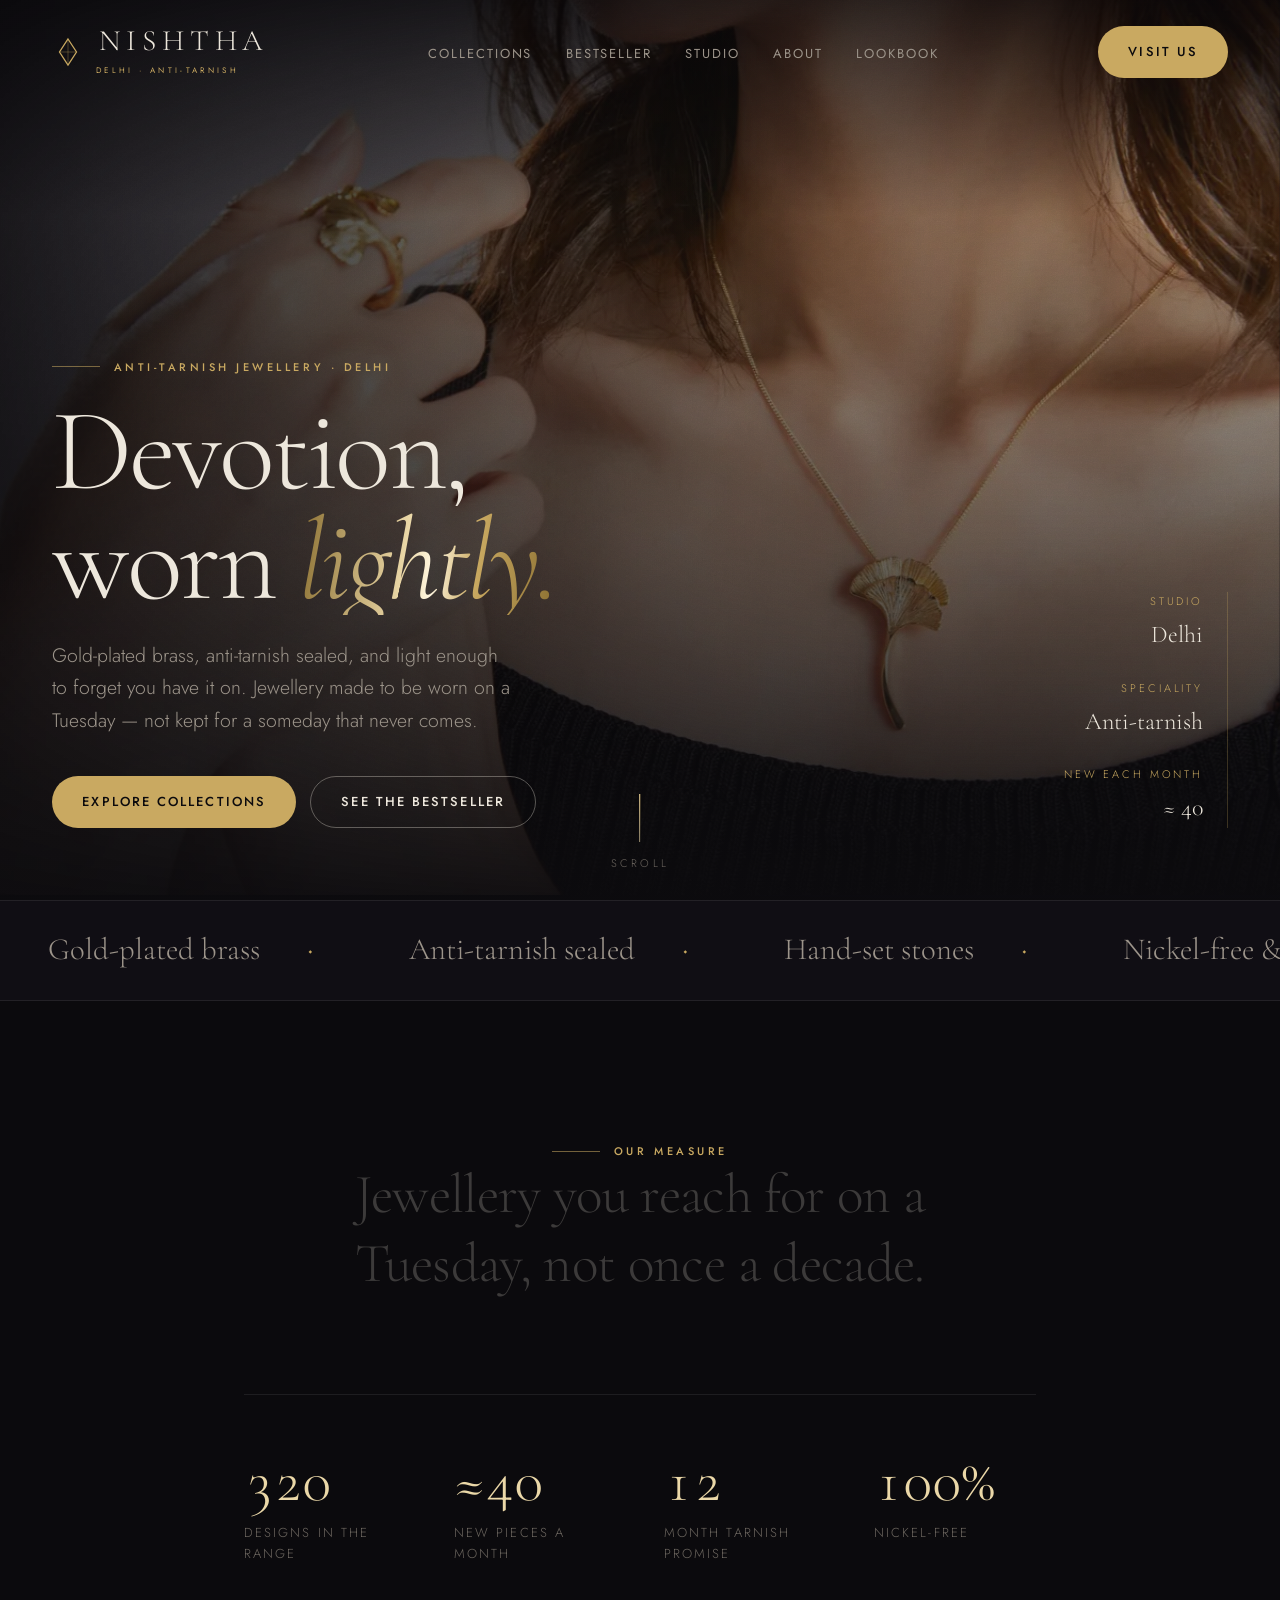
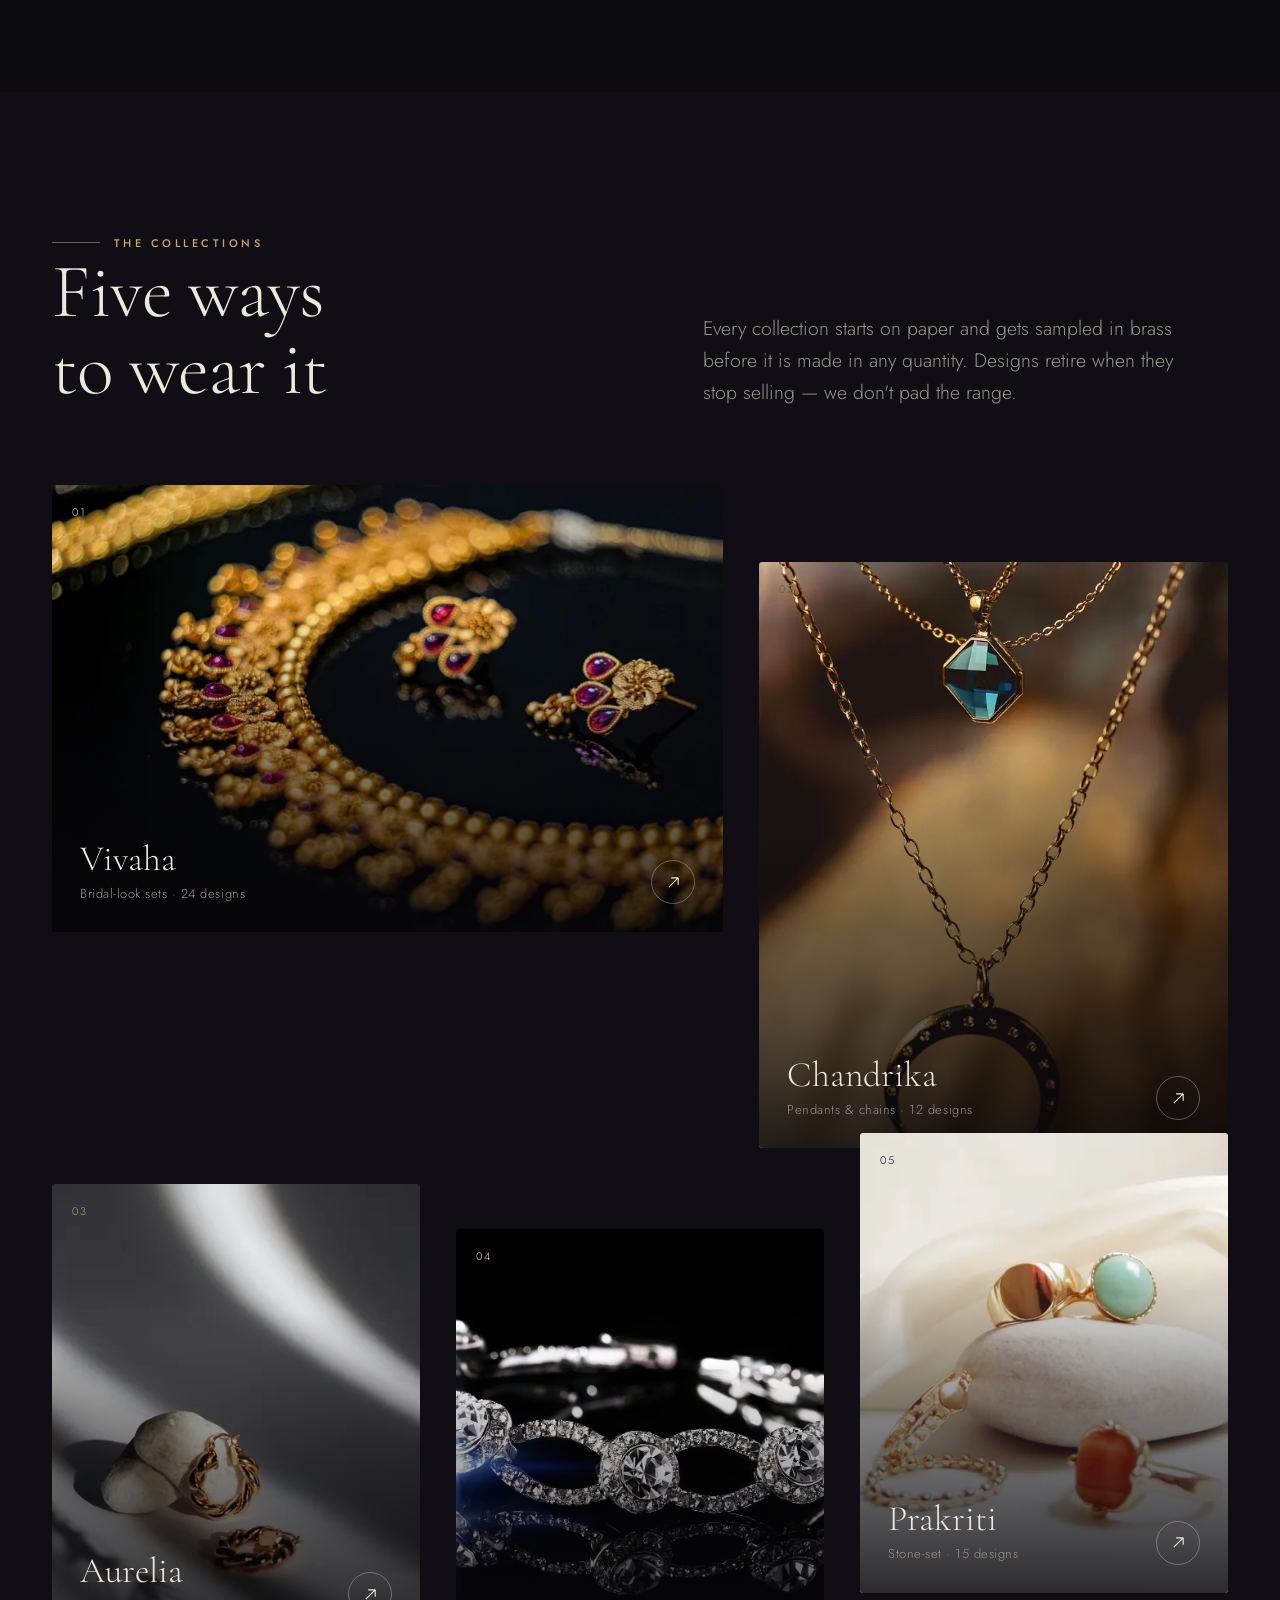
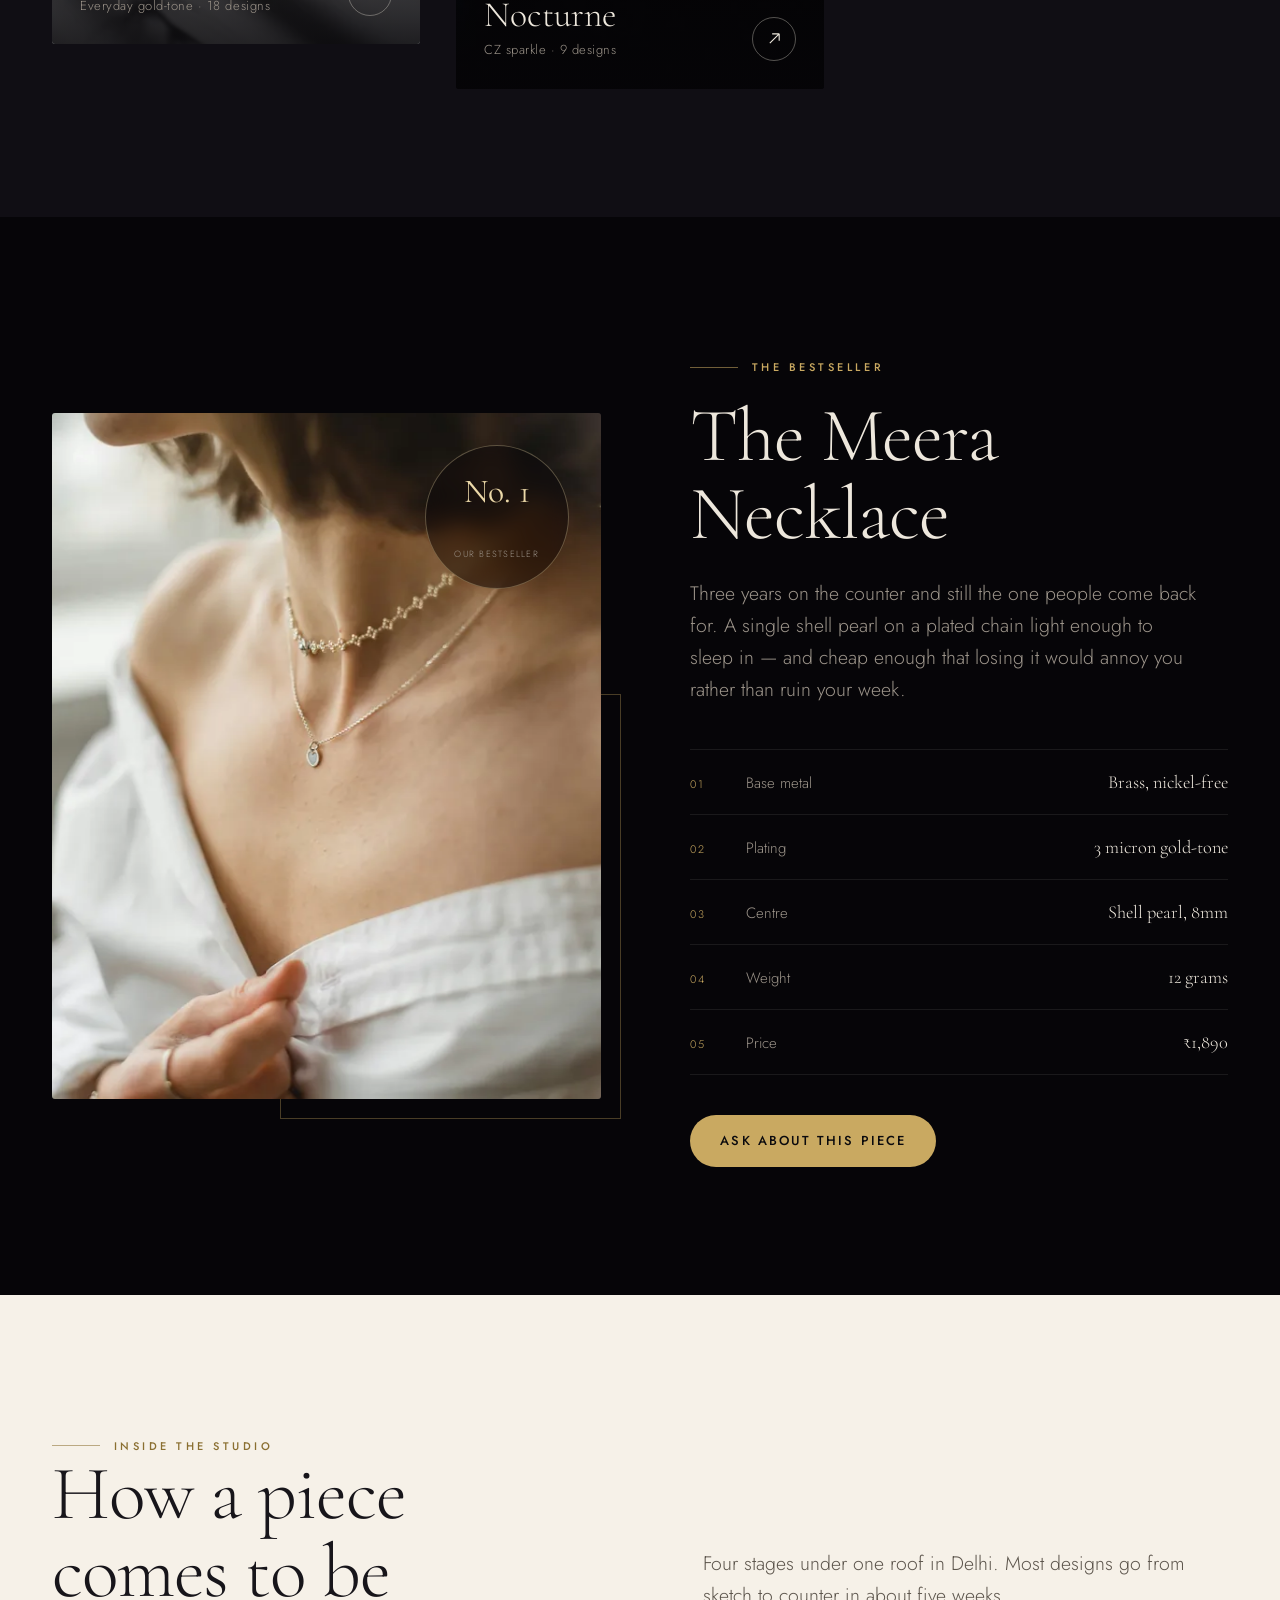
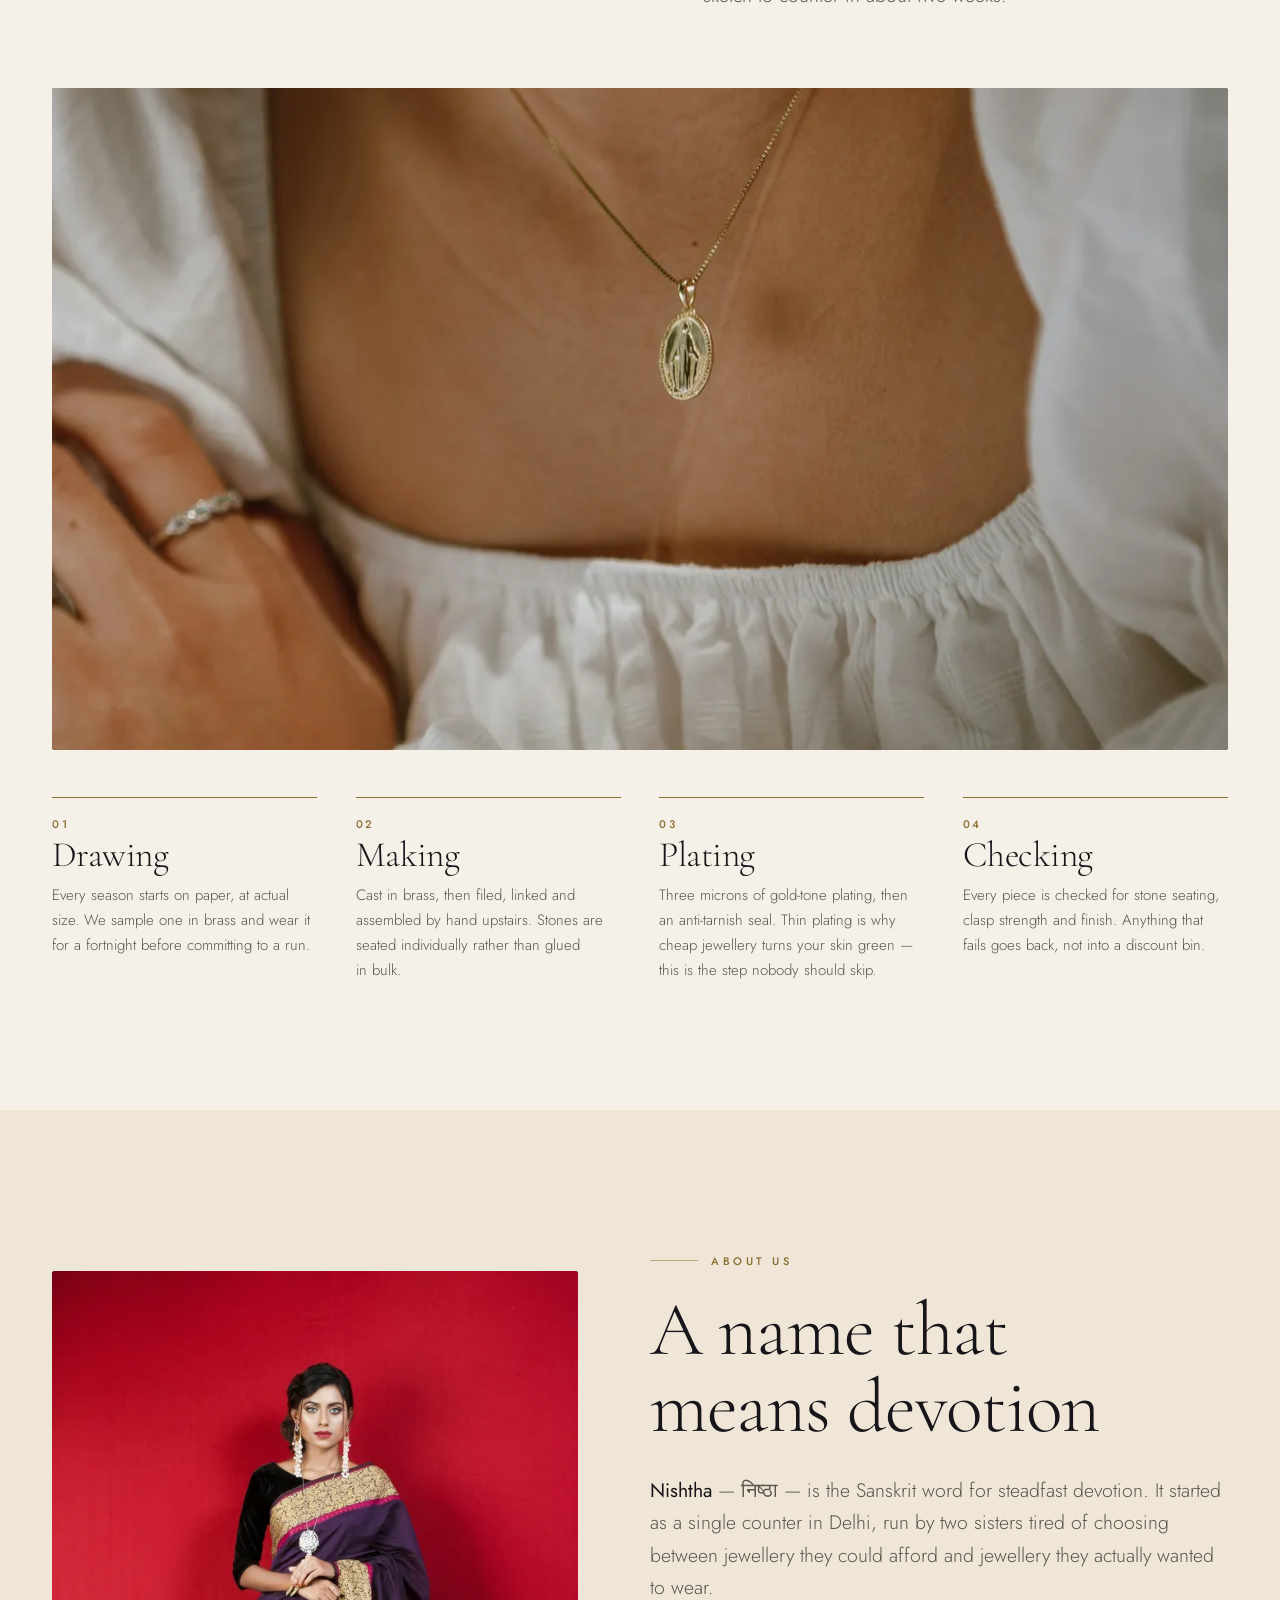
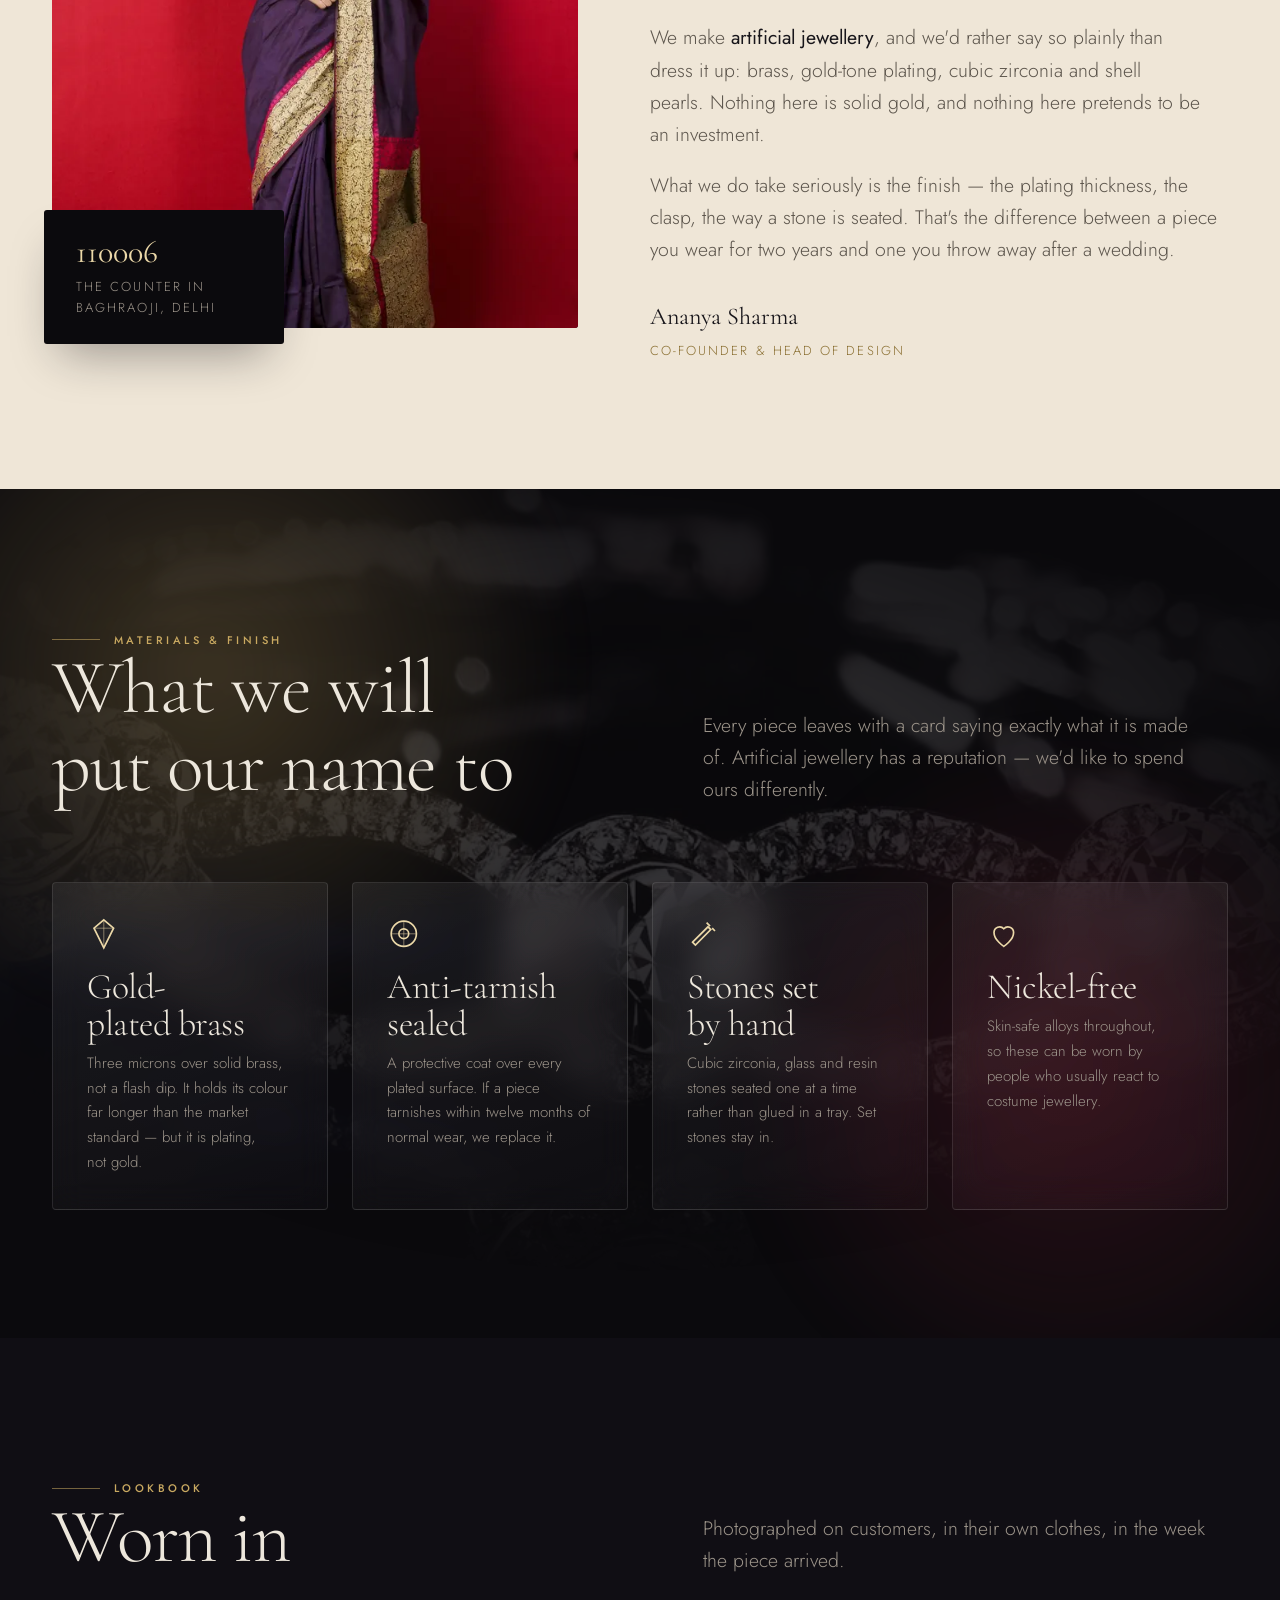
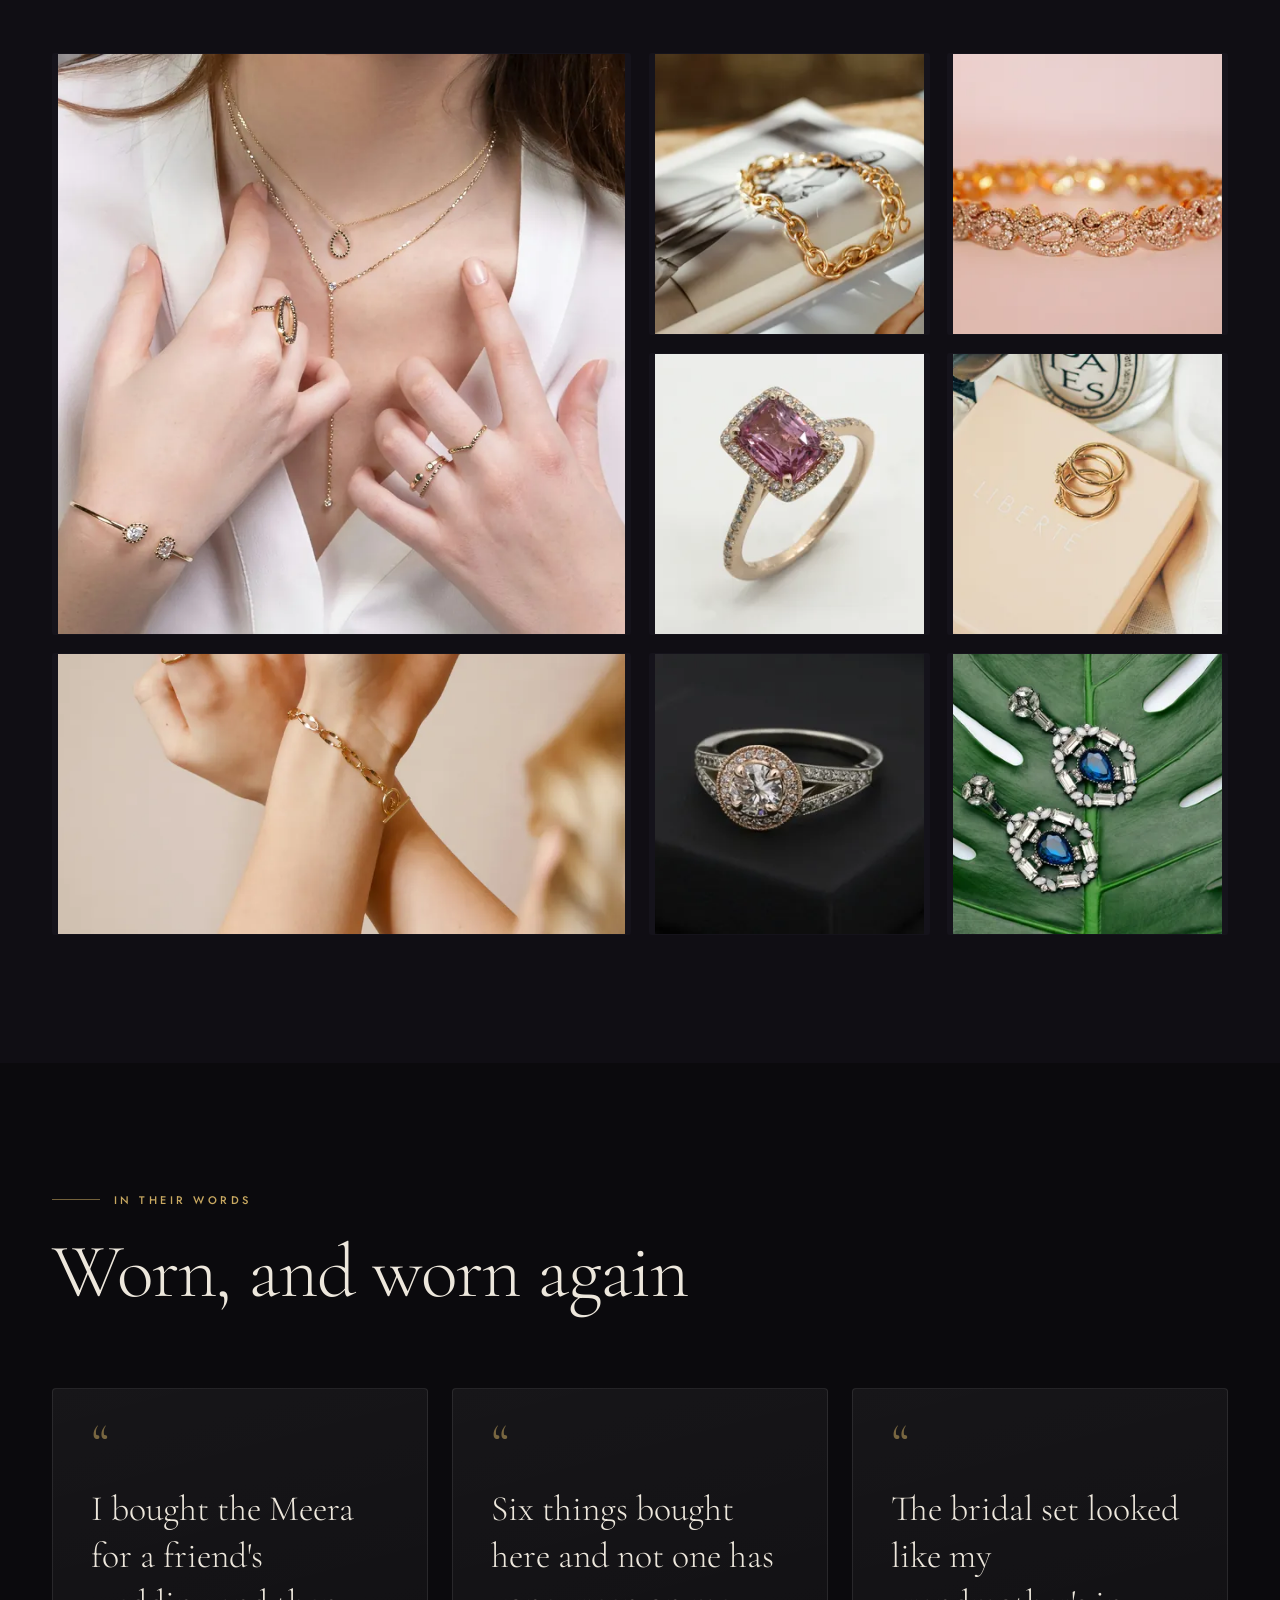
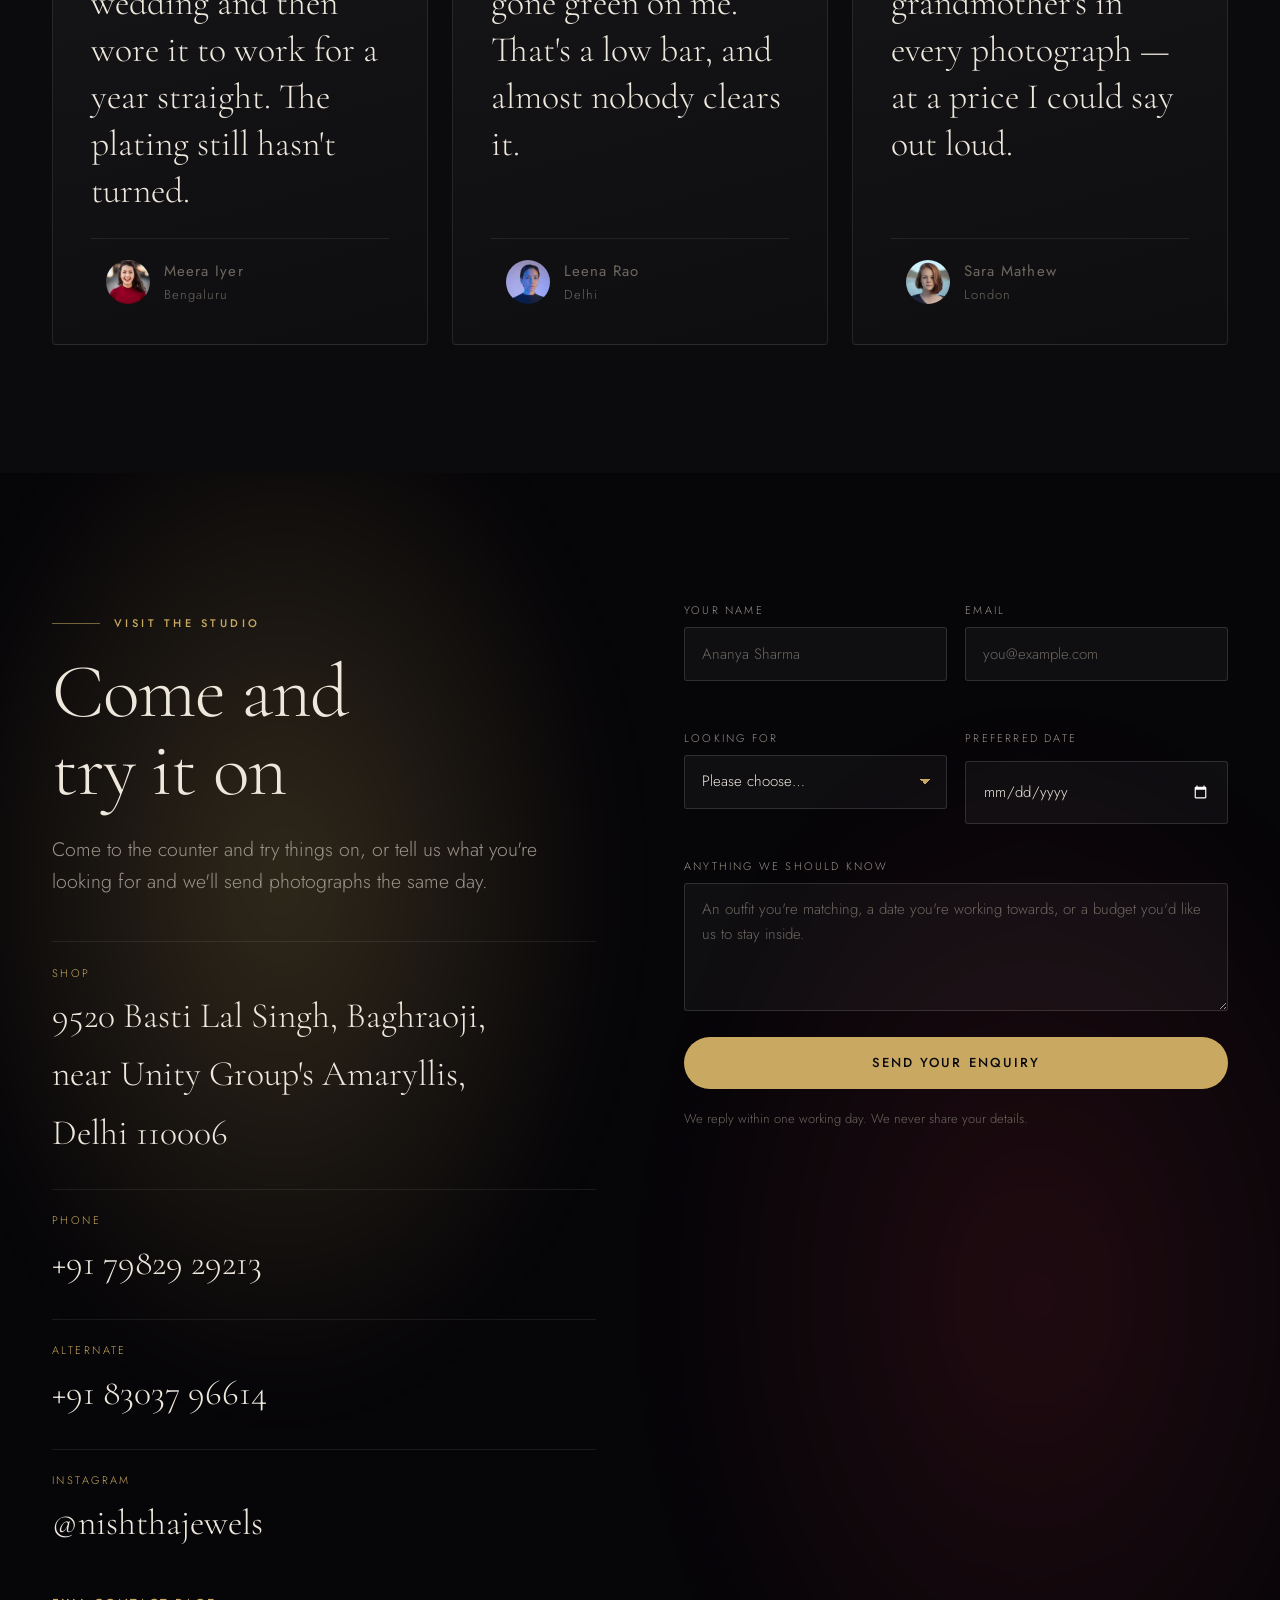
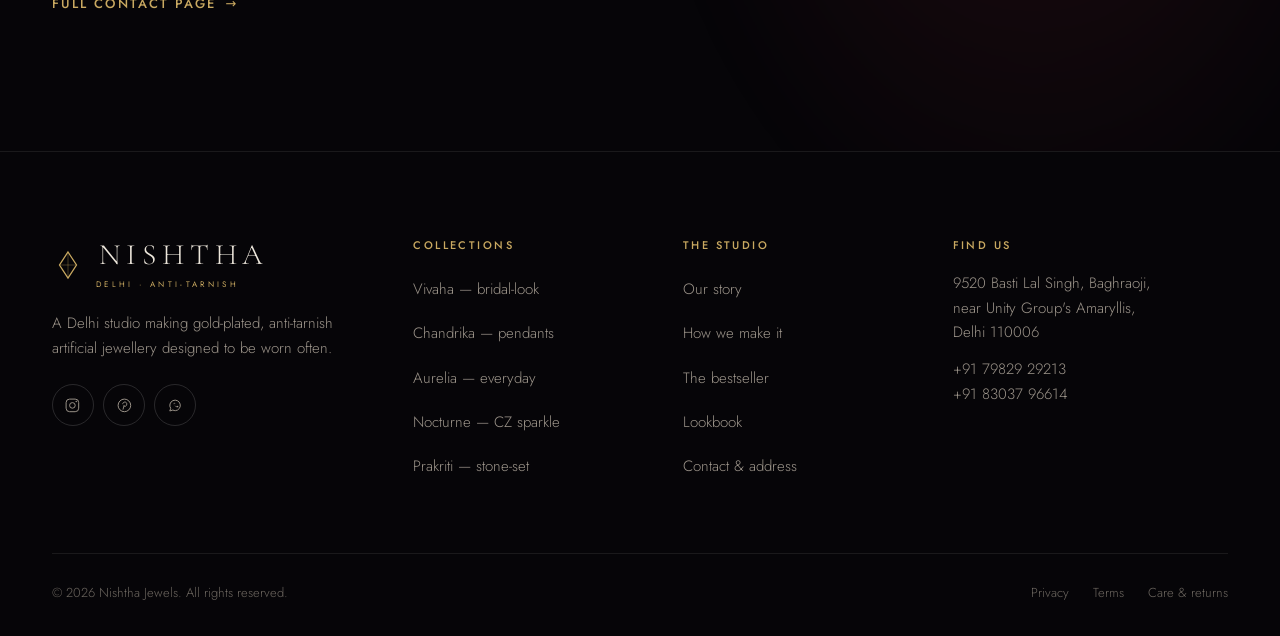
==== commit e6c805c6: "adding addresses" ====
--- a/index.html
+++ b/index.html
@@ -3,15 +3,17 @@
 <head>
 <meta charset="utf-8">
 <meta name="viewport" content="width=device-width, initial-scale=1, viewport-fit=cover">
-<title>Nishtha — Artificial Jewellery Studio, Jaipur</title>
-<meta name="description" content="Nishtha makes gold-plated, anti-tarnish artificial jewellery in Jaipur — bridal-look sets, everyday chains and hand-set CZ pieces, designed to be worn often rather than kept behind glass.">
+<title>Nishtha Jewels — Anti-Tarnish Artificial Jewellery, Delhi</title>
+<meta name="description" content="Nishtha Jewels makes gold-plated, anti-tarnish artificial jewellery in Delhi — bridal-look sets, everyday chains and hand-set CZ pieces. Visit us at Baghraoji, Delhi 110006 or call 7982929213.">
 <meta name="theme-color" content="#0B0A0D">
 <meta name="color-scheme" content="dark">
 
 <meta property="og:type" content="website">
-<meta property="og:title" content="Nishtha — Artificial Jewellery Studio, Jaipur">
-<meta property="og:description" content="Devotion, worn lightly. Gold-plated, anti-tarnish, nickel-free jewellery made in Jaipur.">
-<meta property="og:image" content="assets/img/hero-wide-1600.jpg">
+<meta property="og:title" content="Nishtha Jewels — Anti-Tarnish Artificial Jewellery, Delhi">
+<meta property="og:description" content="Devotion, worn lightly. Gold-plated, anti-tarnish, nickel-free jewellery in Delhi.">
+<meta property="og:image" content="https://www.nishthajewels.com/assets/img/hero-wide-1600.jpg">
+<meta property="og:url" content="https://www.nishthajewels.com/">
+<link rel="canonical" href="https://www.nishthajewels.com/">
 <meta name="twitter:card" content="summary_large_image">
 
 <link rel="icon" href="data:image/svg+xml,%3Csvg xmlns='http://www.w3.org/2000/svg' viewBox='0 0 32 32'%3E%3Crect width='32' height='32' fill='%230B0A0D'/%3E%3Cpath d='M16 5l7 11-7 11-7-11z' fill='none' stroke='%23C9A961' stroke-width='1.6'/%3E%3C/svg%3E">
@@ -44,7 +46,7 @@
         </span>
         <span>
           <span class="brand__word">Nishtha</span>
-          <span class="brand__sub">Jaipur · Since 2014</span>
+          <span class="brand__sub">Delhi · Anti-tarnish</span>
         </span>
       </a>
 
@@ -56,7 +58,7 @@
         <li><a class="nav__link" href="#lookbook">Lookbook</a></li>
       </ul>
 
-      <a class="btn nav__cta" data-magnetic href="#visit"><span>Visit the studio</span></a>
+      <a class="btn nav__cta" data-magnetic href="contact.html"><span>Visit us</span></a>
 
       <button class="burger" id="burger" type="button"
               aria-label="Open menu" aria-expanded="false" aria-controls="drawer">
@@ -76,12 +78,13 @@
     <li><a href="#studio"      style="--i:2"><span class="num">03</span>Studio</a></li>
     <li><a href="#house"       style="--i:3"><span class="num">04</span>About</a></li>
     <li><a href="#lookbook"    style="--i:4"><span class="num">05</span>Lookbook</a></li>
+    <li><a href="contact.html" style="--i:5"><span class="num">06</span>Contact</a></li>
   </ul>
   <div class="drawer__foot">
-    <a class="btn" href="#visit"><span>Visit the studio</span></a>
+    <a class="btn" href="tel:+917982929213"><span>Call 79829 29213</span></a>
     <p class="drawer__meta">
-      <span>Johari Bazaar, Jaipur</span>
-      <a href="tel:+911412345678">+91 141 234 5678</a>
+      <span>Baghraoji, Delhi 110006</span>
+      <a href="https://instagram.com/nishthajewels" target="_blank" rel="noopener">@nishthajewels</a>
     </p>
   </div>
 </div>
@@ -114,7 +117,7 @@
   <div class="shell">
     <div class="hero__inner" data-hero-drift>
       <div>
-        <p class="eyebrow" data-reveal="fade" style="--i:0">Artificial jewellery · Jaipur</p>
+        <p class="eyebrow" data-reveal="fade" style="--i:0">Anti-tarnish jewellery · Delhi</p>
 
         <h1 class="hero__title" id="hero-title" data-lit>
           <span class="reveal-line"><span class="reveal-word" style="--w:0">Devotion,</span></span>
@@ -135,8 +138,8 @@
 
       <aside class="hero__aside" data-reveal="right" style="--i:7">
         <dl>
-          <div><dt>Founded</dt><dd>2014</dd></div>
-          <div><dt>Studio</dt><dd>Jaipur</dd></div>
+          <div><dt>Studio</dt><dd>Delhi</dd></div>
+          <div><dt>Speciality</dt><dd>Anti-tarnish</dd></div>
           <div><dt>New each month</dt><dd>≈ 40</dd></div>
         </dl>
       </aside>
@@ -369,7 +372,7 @@
         <h2 class="sec-head__title" id="studio-title" data-reveal style="--i:1">How a piece<br>comes to be</h2>
       </div>
       <p class="sec-head__lede" data-reveal style="--i:2">
-        Four stages in one building on Johari Bazaar. Most designs go from sketch to
+        Four stages under one roof in Delhi. Most designs go from sketch to
         counter in about five weeks.
       </p>
     </header>
@@ -420,7 +423,7 @@
           </picture>
         </div>
         <figcaption class="heritage__stamp">
-          <b>2014</b><span>The first stall, Johari Bazaar</span>
+          <b>110006</b><span>The counter in Baghraoji, Delhi</span>
         </figcaption>
       </figure>
 
@@ -428,7 +431,7 @@
         <p class="eyebrow">About us</p>
         <h2 class="sec-head__title" id="her-title" style="margin:1.25rem 0 1.75rem">A name that<br>means devotion</h2>
         <div class="prose">
-          <p><strong>Nishtha</strong> — निष्ठा — is the Sanskrit word for steadfast devotion. It started in 2014 as one stall in Johari Bazaar, run by two sisters tired of choosing between jewellery they could afford and jewellery they actually wanted to wear.</p>
+          <p><strong>Nishtha</strong> — निष्ठा — is the Sanskrit word for steadfast devotion. It started as a single counter in Delhi, run by two sisters tired of choosing between jewellery they could afford and jewellery they actually wanted to wear.</p>
           <p>We make <strong>artificial jewellery</strong>, and we'd rather say so plainly than dress it up: brass, gold-tone plating, cubic zirconia and shell pearls. Nothing here is solid gold, and nothing here pretends to be an investment.</p>
           <p>What we do take seriously is the finish — the plating thickness, the clasp, the way a stone is seated. That's the difference between a piece you wear for two years and one you throw away after a wedding.</p>
         </div>
@@ -617,7 +620,7 @@
             <source type="image/webp" srcset="assets/img/av2-120.webp 120w, assets/img/av2-240.webp 240w" sizes="44px">
             <img src="assets/img/av2-240.jpg" alt="" width="240" height="240" loading="lazy" decoding="async">
           </picture>
-          <span><b>Leena Rao</b><span>Jaipur</span></span>
+          <span><b>Leena Rao</b><span>Delhi</span></span>
         </figcaption>
       </figure>
 
@@ -645,16 +648,20 @@
         <p class="eyebrow">Visit the studio</p>
         <h2 class="sec-head__title" id="app-title" style="margin:1.25rem 0 1.5rem">Come and<br>try it on</h2>
         <p class="sec-head__lede">
-          The counter is open six days a week — come and try things on, or tell us what
-          you're looking for and we'll send photographs the same day.
+          Come to the counter and try things on, or tell us what you're looking for
+          and we'll send photographs the same day.
         </p>
 
         <ul class="contact-list">
-          <li><span class="k">Studio</span><span class="v">Johari Bazaar,<br>Jaipur 302003</span></li>
-          <li><span class="k">Telephone</span><span class="v"><a href="tel:+911412345678">+91 141 234 5678</a></span></li>
-          <li><span class="k">Email</span><span class="v"><a href="mailto:hello@nishtha.example">hello@nishtha.example</a></span></li>
-          <li><span class="k">Hours</span><span class="v">Mon–Sat, 11:00 – 20:00</span></li>
+          <li><span class="k">Shop</span><span class="v">9520 Basti Lal Singh, Baghraoji,<br>near Unity Group's Amaryllis,<br>Delhi 110006</span></li>
+          <li><span class="k">Phone</span><span class="v"><a href="tel:+917982929213">+91 79829 29213</a></span></li>
+          <li><span class="k">Alternate</span><span class="v"><a href="tel:+918303796614">+91 83037 96614</a></span></li>
+          <li><span class="k">Instagram</span><span class="v"><a href="https://instagram.com/nishthajewels" target="_blank" rel="noopener">@nishthajewels</a></span></li>
         </ul>
+
+        <p style="margin-top:2rem">
+          <a class="link-u" href="contact.html">Full contact page <span class="arr" aria-hidden="true">&rarr;</span></a>
+        </p>
       </div>
 
       <div data-reveal="right">
@@ -732,17 +739,17 @@
               <path d="M7.5 16h17M16 3v26" stroke="currentColor" stroke-width="0.6" opacity=".55"/>
             </svg>
           </span>
-          <span><span class="brand__word">Nishtha</span><span class="brand__sub">Jaipur · Since 2014</span></span>
+          <span><span class="brand__word">Nishtha</span><span class="brand__sub">Delhi · Anti-tarnish</span></span>
         </a>
-        <p class="footer__blurb">A Jaipur studio making gold-plated, anti-tarnish artificial jewellery designed to be worn often.</p>
+        <p class="footer__blurb">A Delhi studio making gold-plated, anti-tarnish artificial jewellery designed to be worn often.</p>
         <div class="socials">
-          <a href="#" aria-label="Nishtha on Instagram">
+          <a href="https://instagram.com/nishthajewels" target="_blank" rel="noopener" aria-label="Nishtha on Instagram">
             <svg viewBox="0 0 24 24" fill="none" aria-hidden="true"><rect x="3" y="3" width="18" height="18" rx="5" stroke="currentColor" stroke-width="1.4"/><circle cx="12" cy="12" r="4" stroke="currentColor" stroke-width="1.4"/><circle cx="17.5" cy="6.5" r="1.1" fill="currentColor"/></svg>
           </a>
           <a href="#" aria-label="Nishtha on Pinterest">
             <svg viewBox="0 0 24 24" fill="none" aria-hidden="true"><circle cx="12" cy="12" r="9" stroke="currentColor" stroke-width="1.4"/><path d="M10 18l1.6-6M9.6 10.2c0-1.7 1.3-3 3-3s2.8 1 2.8 2.7c0 2-1.2 3.6-2.8 3.6-.8 0-1.4-.6-1.2-1.4" stroke="currentColor" stroke-width="1.3"/></svg>
           </a>
-          <a href="#" aria-label="Nishtha on WhatsApp">
+          <a href="https://wa.me/917982929213" target="_blank" rel="noopener" aria-label="Nishtha on WhatsApp">
             <svg viewBox="0 0 24 24" fill="none" aria-hidden="true"><path d="M4 20l1.3-3.8A7.5 7.5 0 1112 19.5a7.4 7.4 0 01-3.6-.9L4 20z" stroke="currentColor" stroke-width="1.4"/><path d="M9.2 9c.3 2.2 2.4 4.3 4.6 4.6l.9-1.2 1.6.8-.4 1.4c-2.9.5-6.6-3.2-6.1-6.1l1.4-.4.8 1.6L9.2 9z" fill="currentColor"/></svg>
           </a>
         </div>
@@ -766,24 +773,26 @@
           <li><a href="#studio">How we make it</a></li>
           <li><a href="#bestseller">The bestseller</a></li>
           <li><a href="#lookbook">Lookbook</a></li>
-          <li><a href="#visit">Visit us</a></li>
+          <li><a href="contact.html">Contact &amp; address</a></li>
         </ul>
       </div>
 
       <div>
-        <h3>Letters from the studio</h3>
-        <p class="footer__blurb" style="margin-top:0">Once a month: what's new on the counter, and honest notes on what we changed.</p>
-        <form class="news" id="news-form" data-demo novalidate>
-          <label class="sr-only" for="f-news">Email address</label>
-          <input id="f-news" name="email" type="email" placeholder="you@example.com" required>
-          <button class="btn" type="submit"><span>Join</span></button>
-        </form>
-        <p class="form__note" id="news-status" role="status" aria-live="polite" style="margin-top:.75rem"></p>
+        <h3>Find us</h3>
+        <address class="footer__blurb" style="margin-top:0; font-style: normal">
+          9520 Basti Lal Singh, Baghraoji,<br>
+          near Unity Group's Amaryllis,<br>
+          Delhi 110006
+        </address>
+        <p class="footer__blurb" style="margin-top:.75rem">
+          <a href="tel:+917982929213">+91 79829 29213</a><br>
+          <a href="tel:+918303796614">+91 83037 96614</a>
+        </p>
       </div>
     </div>
 
     <div class="footer__bot">
-      <p>© <span id="year">2026</span> Nishtha Jewellery. All rights reserved.</p>
+      <p>© <span id="year">2026</span> Nishtha Jewels. All rights reserved.</p>
       <p style="display:flex;gap:1.5rem;flex-wrap:wrap">
         <a href="#">Privacy</a><a href="#">Terms</a><a href="#">Care &amp; returns</a>
       </p>
--- a/assets/css/styles.css
+++ b/assets/css/styles.css
@@ -1045,3 +1045,65 @@
 
 /* ---------- 21. Film grain texture ---------- */
 :root{--grain:url("data:image/svg+xml,%3Csvg xmlns='http://www.w3.org/2000/svg' width='180' height='180'%3E%3Cfilter id='n'%3E%3CfeTurbulence type='fractalNoise' baseFrequency='0.82' numOctaves='3' stitchTiles='stitch'/%3E%3CfeColorMatrix type='saturate' values='0'/%3E%3C/filter%3E%3Crect width='100%25' height='100%25' filter='url(%23n)' opacity='0.55'/%3E%3C/svg%3E")}
+
+/* ---------- 22. Interior pages (contact) ---------- */
+.page-head {
+  position: relative;
+  padding-top: clamp(7.5rem, 13vw, 10.5rem);
+  padding-bottom: clamp(2rem, 5vw, 3.5rem);
+  overflow: hidden;
+  isolation: isolate;
+}
+.page-head__glow {
+  position: absolute; inset: -60% -20% auto -20%; height: 150%;
+  background:
+    radial-gradient(38% 46% at 24% 38%, rgb(201 169 97 / 0.20), transparent 64%),
+    radial-gradient(34% 42% at 76% 56%, rgb(140 35 55 / 0.16), transparent 66%);
+  filter: blur(26px); z-index: -1; pointer-events: none;
+  animation: aurora 26s var(--e-soft) infinite alternate;
+}
+.page-head__title { font-size: var(--t-xxl); margin: 1.25rem 0 1.25rem; }
+.page-head__lede { color: var(--fg-mute); max-width: 48ch; }
+
+/* Contact channel cards */
+.contact-cards { display: grid; gap: clamp(1rem, 2.2vw, 1.35rem); }
+@media (min-width: 40rem) { .contact-cards { grid-template-columns: repeat(2, minmax(0, 1fr)); } }
+@media (min-width: 68rem) { .contact-cards { grid-template-columns: repeat(3, minmax(0, 1fr)); } }
+
+.ccard {
+  position: relative;
+  display: flex; flex-direction: column; gap: 0.55rem;
+  padding: clamp(1.35rem, 3vw, 1.9rem);
+  min-height: 100%;
+  border-radius: 4px;
+  background: linear-gradient(160deg, rgb(255 255 255 / 0.065), rgb(255 255 255 / 0.02));
+  border: 1px solid rgb(255 255 255 / 0.11);
+  backdrop-filter: blur(16px) saturate(140%);
+  -webkit-backdrop-filter: blur(16px) saturate(140%);
+  transition: transform 0.5s var(--e-out), border-color 0.5s var(--e-out);
+}
+a.ccard:hover, a.ccard:focus-visible { transform: translateY(-5px); border-color: rgb(235 216 168 / 0.4); }
+.ccard__ico { width: 1.6rem; height: 1.6rem; color: var(--gold-lt); margin-bottom: 0.35rem; }
+.ccard__k {
+  font-size: var(--t-label); letter-spacing: 0.22em; text-transform: uppercase; color: var(--gold);
+}
+.ccard__v {
+  font-family: var(--f-display); font-size: clamp(1.25rem, 2.4vw, 1.6rem);
+  line-height: 1.25; font-style: normal;
+}
+.ccard__n { font-size: var(--t-sm); color: var(--fg-mute); }
+a.ccard .ccard__v { transition: color 0.35s var(--e-out); }
+a.ccard:hover .ccard__v { color: var(--gold-lt); }
+
+/* Address block */
+.addr-grid { display: grid; gap: clamp(2rem, 5vw, 3.5rem); align-items: start; }
+@media (min-width: 60rem) { .addr-grid { grid-template-columns: minmax(0, 1fr) minmax(0, 1fr); gap: clamp(2.5rem, 6vw, 5rem); } }
+.addr {
+  font-family: var(--f-display);
+  font-size: clamp(1.4rem, 3vw, 2rem);
+  line-height: 1.4;
+  font-style: normal;
+  margin-block: 1.25rem 1.75rem;
+}
+.addr span { display: block; }
+.addr .pin { color: var(--gold-lt); }
